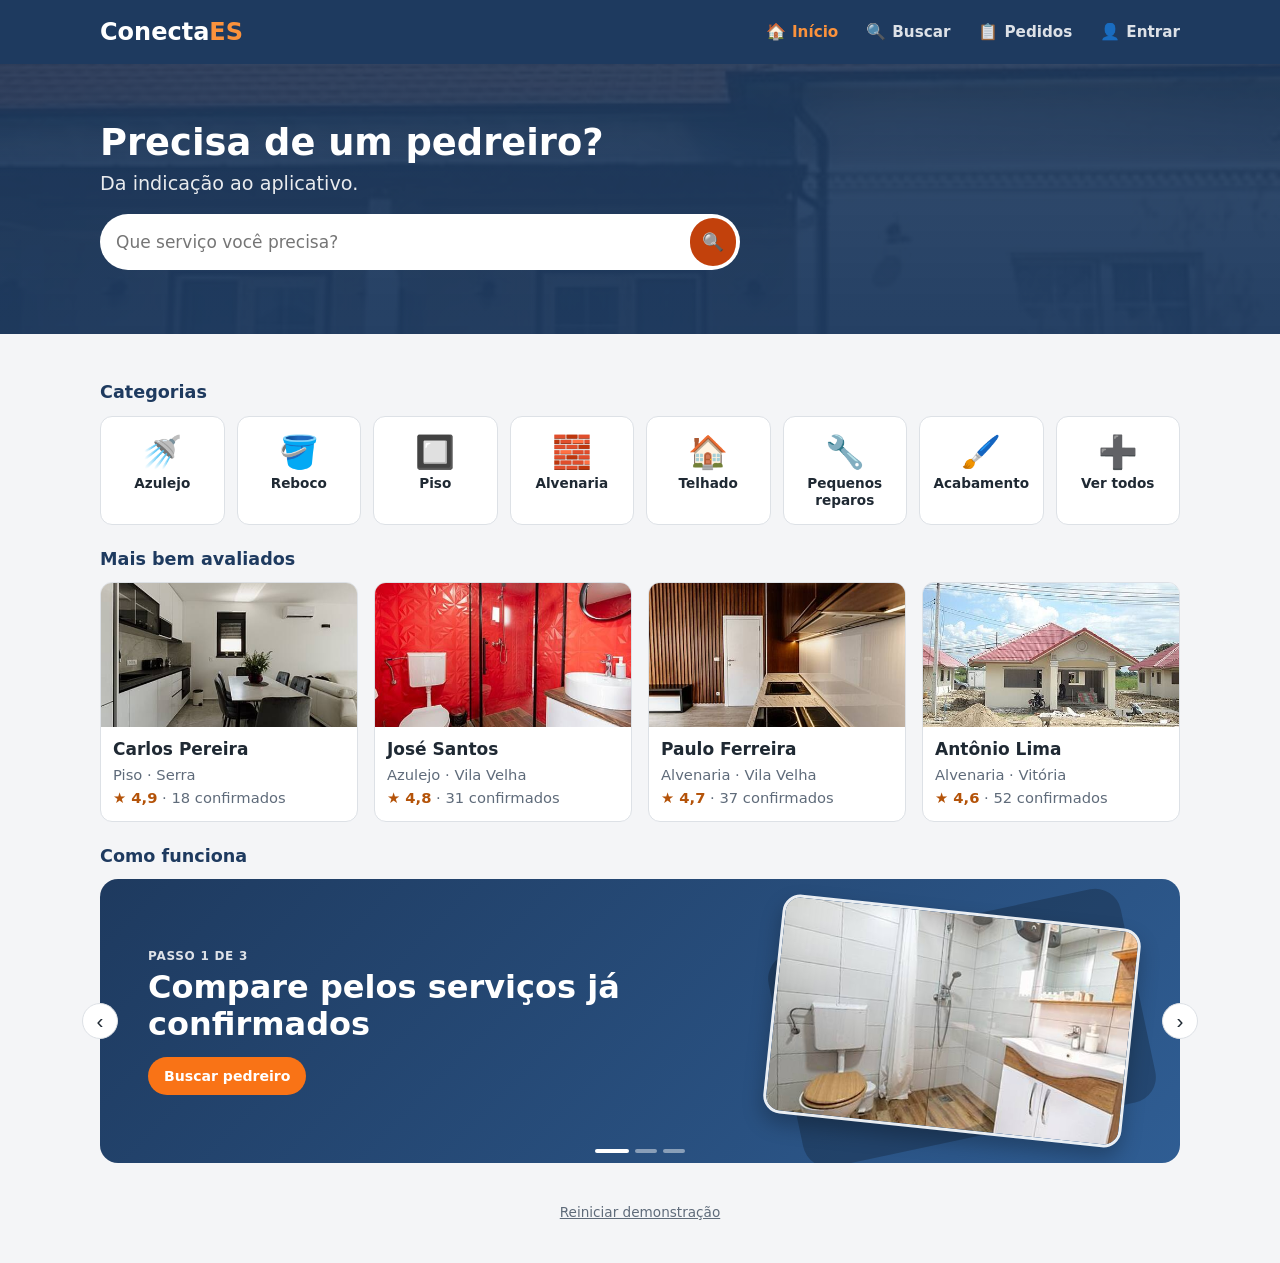
==== index.html @ bb2ce3e6 "Encurta o título da página inicial Co-Authored-By: Claude Opus 5.5 <noreply@anthropic.com>" ====
<!doctype html>
<html lang="pt-BR">
<head>
  <meta charset="utf-8">
  <meta name="viewport" content="width=device-width, initial-scale=1">
  <meta name="theme-color" content="#1e3a5f">
  <title>ConectaES</title>
  <link rel="manifest" href="manifest.json">
  <link rel="apple-touch-icon" href="icones/icone-192.png">
  <meta name="apple-mobile-web-app-capable" content="yes">
  <link rel="stylesheet" href="css/estilo.css">
</head>
<body>
  <!-- Página inicial: vitrine aberta, sem login.
       O login só é pedido na hora de pedir orçamento ou ver os pedidos. -->
  <header class="topo-inicio">
    <p class="marca">Conecta<span>ES</span></p>
    <a id="conta" class="botao-conta" href="entrar.html">Entrar</a>
  </header>

  <section class="vitrine">
    <h1>Precisa de um pedreiro?</h1>
    <p class="slogan">Da indicação ao aplicativo.</p>
    <form id="form-busca" class="busca-rapida" role="search">
      <input id="texto" type="search" placeholder="Que serviço você precisa?" aria-label="Que serviço você precisa?">
      <button type="submit" aria-label="Buscar">🔍</button>
    </form>
  </section>

  <main class="conteudo largo">
    <h2 class="titulo-secao">Categorias</h2>
    <div class="categorias" id="categorias"></div>

    <h2 class="titulo-secao">Mais bem avaliados</h2>
    <div class="destaques" id="destaques"></div>

    <h2 class="titulo-secao">Como funciona</h2>
    <!-- Como funciona: um banner por passo, que desliza sozinho (ver inicio.js) -->
    <section class="carrossel" aria-roledescription="carrossel">
      <div class="slides" id="slides">
        <article class="slide slide-azul">
          <div class="slide-texto">
            <p class="slide-etapa">Passo 1 de 3</p>
            <h3>Compare pelos serviços já confirmados</h3>
            <a class="slide-botao" href="busca.html">Buscar pedreiro</a>
          </div>
          <div class="slide-visual"><img src="img/obras/banheiro-social.jpg" alt=""></div>
        </article>
        <article class="slide slide-laranja">
          <div class="slide-texto">
            <p class="slide-etapa">Passo 2 de 3</p>
            <h3>Peça orçamento direto pelo app</h3>
            <a class="slide-botao" href="busca.html">Pedir orçamento</a>
          </div>
          <div class="slide-visual"><img src="img/obras/piso-cozinha.jpg" alt=""></div>
        </article>
        <article class="slide slide-verde">
          <div class="slide-texto">
            <p class="slide-etapa">Passo 3 de 3</p>
            <h3>Confirme e avalie quando terminar</h3>
            <a class="slide-botao" href="pedidos.html">Meus pedidos</a>
          </div>
          <div class="slide-visual"><img src="img/obras/reboco-fachada.jpg" alt=""></div>
        </article>
      </div>
      <button class="seta seta-esquerda" id="anterior" type="button" aria-label="Anterior">‹</button>
      <button class="seta seta-direita" id="proximo" type="button" aria-label="Próximo">›</button>
      <div class="pontos" id="pontos"></div>
    </section>

    <a href="#" id="reiniciar" class="reiniciar">Reiniciar demonstração</a>
  </main>

  <script src="js/dados.js"></script>
  <script src="js/estado.js"></script>
  <script src="js/app.js"></script>
  <script src="js/inicio.js"></script>
</body>
</html>
---- css/estilo.css ----
/* =========================================================
   ConectaES - estilo único de todas as telas
   Pensado primeiro para celular (mobile first).
   ========================================================= */

/* Cores e medidas usadas no app inteiro. Mudar aqui muda em todo lugar. */
:root {
  --azul: #1e3a5f;          /* cabeçalho e textos de destaque */
  --laranja: #c2410c;       /* botões principais */
  --laranja-claro: #ffedd5; /* fundos de aviso */
  --verde: #15803d;         /* status positivos */
  --fundo: #f4f5f7;         /* fundo da tela */
  --cartao: #ffffff;        /* fundo dos cartões */
  --texto: #1f2933;
  --texto-suave: #5f6b7a;
  --borda: #dde1e6;
  --raio: 12px;             /* arredondamento dos cantos */
}

* { box-sizing: border-box; }

body {
  margin: 0;
  font-family: system-ui, -apple-system, "Segoe UI", Roboto, sans-serif;
  font-size: 17px;          /* letra grande, pensando no RNF02 */
  line-height: 1.45;
  color: var(--texto);
  background: var(--fundo);
  padding-bottom: 80px;     /* espaço para a barra de navegação de baixo */
}

/* ---------- Cabeçalho ---------- */
.cabecalho {
  position: sticky;
  top: 0;
  z-index: 10;
  display: flex;
  align-items: center;
  gap: 12px;
  padding: 14px 16px;
  background: var(--azul);
  color: #fff;
}
.cabecalho h1 { margin: 0; font-size: 1.15rem; }
.cabecalho a.voltar {
  color: #fff;
  text-decoration: none;
  font-size: 1.5rem;
  line-height: 1;
  padding: 4px 8px 4px 0;
}

.conteudo { padding: 16px; max-width: 560px; margin: 0 auto; }

/* ---------- Cartões ---------- */
.cartao {
  display: block;
  background: var(--cartao);
  border: 1px solid var(--borda);
  border-radius: var(--raio);
  padding: 14px;
  margin-bottom: 12px;
  color: inherit;
  text-decoration: none;
}
a.cartao:active { background: #eef2f7; }

.linha { display: flex; align-items: center; gap: 12px; }

/* Círculo com as iniciais, no lugar da foto do pedreiro */
.avatar {
  flex: none;
  width: 52px;
  height: 52px;
  border-radius: 50%;
  background: var(--azul);
  color: #fff;
  display: grid;
  place-items: center;
  font-weight: 700;
}
.avatar.grande { width: 88px; height: 88px; font-size: 1.6rem; margin: 0 auto; }

.nome { font-weight: 700; margin: 0; }
.suave { color: var(--texto-suave); font-size: 0.92rem; margin: 2px 0 0; }
.nota { color: #b45309; font-weight: 700; }
.confirmados { color: var(--verde); font-size: 0.92rem; font-weight: 600; }

/* ---------- Formulários ---------- */
label { display: block; font-weight: 600; margin: 14px 0 6px; }
input, select, textarea {
  width: 100%;
  font: inherit;
  padding: 12px;
  border: 1px solid var(--borda);
  border-radius: 10px;
  background: #fff;
}
textarea { min-height: 110px; resize: vertical; }

.filtros { display: grid; grid-template-columns: 1fr 1fr; gap: 8px; margin: 10px 0 16px; }
.filtros select { padding: 10px; }

/* ---------- Botões ---------- */
.botao {
  display: block;
  width: 100%;
  margin-top: 16px;
  padding: 15px;
  border: none;
  border-radius: 10px;
  background: var(--laranja);
  color: #fff;
  font: inherit;
  font-weight: 700;
  text-align: center;
  text-decoration: none;
  cursor: pointer;
}
.botao.secundario { background: #fff; color: var(--azul); border: 1px solid var(--azul); }
.botoes-lado { display: grid; grid-template-columns: 1fr 1fr; gap: 10px; }
.botoes-lado .botao { margin-top: 12px; }

/* Botão que fica preso na parte de baixo da tela (perfil) */
.rodape-fixo {
  position: fixed;
  left: 0; right: 0; bottom: 64px;
  padding: 0 16px 12px;
  background: linear-gradient(transparent, var(--fundo) 35%);
}
.rodape-fixo .botao { max-width: 528px; margin: 0 auto; }

/* ---------- Perfil ---------- */
.perfil-topo { text-align: center; padding: 8px 0 4px; }
.perfil-topo h2 { margin: 10px 0 2px; }
.etiquetas { display: flex; flex-wrap: wrap; gap: 6px; justify-content: center; margin: 8px 0; }
.etiqueta {
  background: #e6edf5;
  color: var(--azul);
  border-radius: 99px;
  padding: 3px 10px;
  font-size: 0.85rem;
  font-weight: 600;
}
.numeros { display: grid; grid-template-columns: 1fr 1fr; gap: 10px; text-align: center; }
.numeros strong { display: block; font-size: 1.3rem; }

.obras { display: grid; grid-template-columns: 1fr 1fr; gap: 10px; }
/* Foto da obra com a legenda numa faixa escura por cima */
.obra {
  position: relative;
  margin: 0;
  aspect-ratio: 4 / 3;
  border-radius: 10px;
  overflow: hidden;
  background: #e9edf2; /* aparece enquanto a foto carrega */
}
.obra img { width: 100%; height: 100%; object-fit: cover; display: block; }
.obra figcaption {
  position: absolute;
  left: 0; right: 0; bottom: 0;
  padding: 16px 8px 6px;
  background: linear-gradient(transparent, rgba(0, 0, 0, 0.65));
  color: #fff;
  font-size: 0.85rem;
  font-weight: 600;
}

h3 { font-size: 1rem; margin: 22px 0 10px; color: var(--azul); }

/* ---------- Status dos pedidos ---------- */
.status {
  display: inline-block;
  border-radius: 99px;
  padding: 2px 10px;
  font-size: 0.82rem;
  font-weight: 700;
  background: #e6edf5;
  color: var(--azul);
}
.status.atencao { background: var(--laranja-claro); color: #9a3412; }
.status.ok { background: #dcfce7; color: var(--verde); }

/* ---------- Conversa do pedido ---------- */
.mensagem {
  max-width: 85%;
  padding: 10px 12px;
  border-radius: 12px;
  margin: 8px 0;
  background: #fff;
  border: 1px solid var(--borda);
}
.mensagem.cliente { margin-left: auto; background: #e6edf5; border-color: #cfdcea; }
.mensagem small { display: block; color: var(--texto-suave); font-size: 0.78rem; }

.caixa-orcamento {
  border: 2px solid var(--azul);
  border-radius: var(--raio);
  background: #fff;
  padding: 14px;
  margin: 12px 0;
}
.caixa-orcamento dl { margin: 0; display: grid; grid-template-columns: auto 1fr; gap: 4px 12px; }
.caixa-orcamento dt { color: var(--texto-suave); }
.caixa-orcamento dd { margin: 0; font-weight: 600; }

.aviso {
  background: var(--laranja-claro);
  border-radius: var(--raio);
  padding: 14px;
  margin: 12px 0;
}

.enviar-mensagem { display: flex; gap: 8px; margin-top: 16px; }
.enviar-mensagem input { flex: 1; }
.enviar-mensagem button {
  border: none;
  border-radius: 10px;
  background: var(--azul);
  color: #fff;
  font: inherit;
  font-weight: 700;
  padding: 0 16px;
}

/* ---------- Estrelas da avaliação ---------- */
.estrelas { display: flex; gap: 6px; justify-content: center; margin: 12px 0; }
.estrelas button {
  border: none;
  background: none;
  font-size: 2.6rem;
  line-height: 1;
  color: #cbd2d9;
  cursor: pointer;
  padding: 0 2px;
}
.estrelas button.acesa { color: #f59e0b; }

/* ---------- Barra de navegação de baixo ---------- */
.navegacao {
  position: fixed;
  left: 0; right: 0; bottom: 0;
  height: 64px;
  display: grid;
  grid-template-columns: repeat(4, 1fr);
  background: #fff;
  border-top: 1px solid var(--borda);
  z-index: 20;
}
.navegacao a {
  display: grid;
  place-items: center;
  text-decoration: none;
  color: var(--texto-suave);
  font-size: 0.85rem;
  font-weight: 600;
}
.navegacao a.ativo { color: var(--laranja); }
.navegacao span { font-size: 1.3rem; display: block; text-align: center; }

/* ---------- Tela de entrada ---------- */
.entrada { min-height: 100vh; padding-bottom: 24px; }
.marca { color: var(--azul); font-size: 2rem; font-weight: 800; margin: 0; }
.marca span { color: var(--laranja); }

/* Faixa do topo das telas de entrada e cadastro */
.entrada-topo {
  padding: 48px 24px 72px;
  color: #fff;
  /* azul por cima da foto, para o texto continuar legível */
  background: linear-gradient(rgba(30, 58, 95, 0.88), rgba(30, 58, 95, 0.96)),
              url("../img/obras/reboco-fachada.jpg") center / cover;
}
.entrada-topo > * { max-width: 392px; margin-left: auto; margin-right: auto; }
.entrada-topo .marca { color: #fff; font-size: 2.4rem; }
.entrada-topo .marca span { color: #fb923c; } /* laranja mais claro, para contrastar com o azul */
.slogan { font-size: 1.15rem; margin: 2px auto 20px; opacity: 0.9; }
.selos { list-style: none; padding: 0; font-size: 0.92rem; }
.selos li { display: flex; gap: 8px; margin: 6px auto; }
.selos span { color: #fb923c; font-weight: 800; }

/* Cartão branco do formulário, sobreposto à faixa azul */
.entrada-cartao {
  position: relative;
  margin: -48px 16px 0;
  padding: 20px;
  background: var(--cartao);
  border-radius: 16px;
  box-shadow: 0 8px 24px rgba(15, 23, 42, 0.12);
}
@media (min-width: 472px) {
  .entrada-cartao { max-width: 440px; margin-left: auto; margin-right: auto; }
}
.entrada-cartao h1 { margin: 0 0 4px; font-size: 1.3rem; color: var(--azul); }
.entrada-cartao a { color: var(--laranja); font-weight: 600; }
.entrada-pedreiro { margin: 20px 16px 0; text-align: center; }

/* Caixinhas de marcar em forma de etiqueta (especialidades do pedreiro) */
.opcoes { display: flex; flex-wrap: wrap; gap: 8px; }
.opcao {
  display: flex;
  align-items: center;
  gap: 6px;
  margin: 0;
  padding: 8px 12px;
  border: 1px solid var(--borda);
  border-radius: 999px;
  font-weight: 600;
  font-size: 0.92rem;
  cursor: pointer;
}
.opcao input { width: auto; margin: 0; accent-color: var(--laranja); }
.opcao:has(input:checked) { background: var(--laranja-claro); border-color: var(--laranja); color: #9a3412; }
@media (min-width: 472px) { .entrada-pedreiro { max-width: 440px; margin-left: auto; margin-right: auto; } }
.entrada-pedreiro .botao { margin-top: 8px; }

.reiniciar {
  display: block;
  margin-top: 40px;
  text-align: center;
  color: var(--texto-suave);
  font-size: 0.85rem;
}

.vazio { text-align: center; color: var(--texto-suave); padding: 30px 10px; }

/* ---------- Página inicial (vitrine) ---------- */
.topo-inicio {
  display: flex;
  align-items: center;
  justify-content: space-between;
  padding: 14px 16px;
  background: var(--azul);
}
.topo-inicio .marca { color: #fff; font-size: 1.5rem; }
.topo-inicio .marca span { color: #fb923c; }
.botao-conta {
  padding: 8px 14px;
  border: 1px solid rgba(255, 255, 255, 0.6);
  border-radius: 999px;
  color: #fff;
  font-size: 0.9rem;
  font-weight: 600;
  text-decoration: none;
}

.vitrine {
  padding: 20px 16px 28px;
  color: #fff;
  background: linear-gradient(rgba(30, 58, 95, 0.9), rgba(30, 58, 95, 0.97)),
              url("../img/obras/reboco-fachada.jpg") center / cover;
}
.vitrine > * { max-width: 528px; margin-left: auto; margin-right: auto; }
.vitrine h1 { font-size: 1.45rem; line-height: 1.25; margin-top: 0; margin-bottom: 4px; }
.vitrine .slogan { margin-bottom: 16px; }

/* Campo de busca com o botão dentro, no estilo dos classificados */
.busca-rapida { display: flex; background: #fff; border-radius: 999px; padding: 4px; }
.busca-rapida input { border: none; border-radius: 999px; background: transparent; }
.busca-rapida input:focus { outline: none; }
.busca-rapida button {
  flex: none;
  width: 46px;
  border: none;
  border-radius: 999px;
  background: var(--laranja);
  font-size: 1.1rem;
  cursor: pointer;
}

.titulo-secao { font-size: 1.1rem; color: var(--azul); margin: 22px 0 10px; }

.categorias { display: grid; grid-template-columns: repeat(4, 1fr); gap: 8px; }
.categoria {
  display: flex;
  flex-direction: column;
  align-items: center;
  gap: 4px;
  padding: 10px 4px;
  background: var(--cartao);
  border: 1px solid var(--borda);
  border-radius: var(--raio);
  color: var(--texto);
  font-size: 0.78rem;
  font-weight: 600;
  text-align: center;
  line-height: 1.2;
  text-decoration: none;
}
.categoria span { font-size: 1.6rem; }

/* Cartões de destaque que rolam para o lado */
.destaques {
  display: flex;
  gap: 12px;
  overflow-x: auto;
  scroll-snap-type: x mandatory;
  scroll-padding-left: 16px;
  margin: 0 -16px;
  padding: 0 16px 6px;
}
.destaque {
  flex: 0 0 72%;
  max-width: 260px;
  scroll-snap-align: start;
  background: var(--cartao);
  border: 1px solid var(--borda);
  border-radius: var(--raio);
  overflow: hidden;
  color: var(--texto);
  text-decoration: none;
}
.destaque img { width: 100%; aspect-ratio: 16 / 9; object-fit: cover; display: block; }
.destaque-texto { padding: 10px 12px 12px; }

/* Como funciona: banners que deslizam, no estilo das vitrines de loja */
.carrossel { position: relative; }
.slides {
  display: flex;
  overflow-x: auto;
  scroll-snap-type: x mandatory;
  scroll-behavior: smooth;
  scrollbar-width: none;           /* esconde a barra de rolagem */
  border-radius: 18px;
}
.slides::-webkit-scrollbar { display: none; }
.slide {
  flex: 0 0 100%;
  scroll-snap-align: start;
  display: grid;
  grid-template-columns: 1.25fr 1fr;
  align-items: center;
  gap: 8px;
  min-height: 190px;
  padding: 20px 18px 30px;
  color: #fff;
  overflow: hidden;
}
.slide-azul    { background: linear-gradient(135deg, #1e3a5f, #2f5d93); }
.slide-laranja { background: linear-gradient(135deg, #c2410c, #f97316); }
.slide-verde   { background: linear-gradient(135deg, #166534, #22a35a); }

.slide-etapa {
  margin: 0 0 4px;
  font-size: 0.75rem;
  font-weight: 700;
  letter-spacing: 0.06em;
  text-transform: uppercase;
  opacity: 0.85;
}
.slide h3 { margin: 0 0 14px; color: #fff; font-size: 1.3rem; font-weight: 800; line-height: 1.15; }
.slide-botao {
  display: inline-block;
  padding: 9px 16px;
  border-radius: 999px;
  font-size: 0.88rem;
  font-weight: 700;
  text-decoration: none;
  white-space: nowrap;
}
.slide-azul .slide-botao    { background: #f97316; color: #fff; }
.slide-laranja .slide-botao { background: var(--azul); color: #fff; }
.slide-verde .slide-botao   { background: #fff; color: #166534; }

/* Foto inclinada com uma forma escura atrás */
.slide-visual { position: relative; height: 140px; }
.slide-visual::before {
  content: "";
  position: absolute;
  inset: 8px -10px -6px 10px;
  border-radius: 26px;
  background: rgba(0, 0, 0, 0.22);
  transform: rotate(-12deg);
}
.slide-visual img {
  position: relative;
  width: 100%;
  height: 100%;
  object-fit: cover;
  border-radius: 18px;
  border: 3px solid rgba(255, 255, 255, 0.9);
  transform: rotate(6deg);
  box-shadow: 0 10px 20px rgba(0, 0, 0, 0.25);
}

/* Tracinhos que mostram em qual banner está */
.pontos {
  position: absolute;
  left: 0; right: 0; bottom: 10px;
  display: flex;
  justify-content: center;
  gap: 6px;
}
.pontos button {
  width: 22px;
  height: 4px;
  padding: 0;
  border: none;
  border-radius: 2px;
  background: rgba(255, 255, 255, 0.45);
  cursor: pointer;
}
.pontos button.ativo { width: 34px; background: #fff; }

/* Setas: só aparecem em telas largas; no celular, arrasta-se com o dedo */
.seta {
  display: none;
  position: absolute;
  top: 50%;
  width: 36px;
  height: 36px;
  margin-top: -18px;
  border: 1px solid var(--borda);
  border-radius: 50%;
  background: #fff;
  color: var(--texto);
  font-size: 1.3rem;
  line-height: 1;
  cursor: pointer;
}
.seta-esquerda { left: -18px; }
.seta-direita  { right: -18px; }
@media (min-width: 600px) {
  .seta { display: block; }
  .slide { padding-left: 32px; padding-right: 28px; }
}

/* =========================================================
   Computador (telas a partir de 900px de largura)
   No celular nada muda. No computador, o app vira um site:
   menu no topo, conteúdo mais largo e mais colunas.
   ========================================================= */
@media (min-width: 900px) {
  /* Margem lateral que alinha cabeçalho e conteúdo numa faixa de 1080px */
  :root { --margem: max(24px, calc((100vw - 1080px) / 2)); }

  body { padding-bottom: 0; }

  /* Cabeçalhos com a mesma altura do menu e alinhados ao conteúdo */
  .cabecalho, .topo-inicio {
    position: sticky;
    top: 0;
    z-index: 10;
    height: 64px;
    padding: 0 var(--margem);
  }

  /* A barra de baixo sobe para o canto direito do cabeçalho */
  .navegacao {
    top: 0;
    bottom: auto;
    left: auto;
    right: var(--margem);
    height: 64px;
    display: flex !important;
    gap: 28px;
    background: transparent;
    border: none;
  }
  .navegacao a { color: rgba(255, 255, 255, 0.85); font-size: 0.95rem; }
  .navegacao a:hover { color: #fff; }
  .navegacao a.ativo { color: #fb923c; }
  .navegacao a div { display: flex; align-items: center; gap: 6px; }
  .navegacao span { font-size: 1rem; }
  #conta { display: none; } /* o menu do topo já tem "Entrar" e "Pedidos" */

  .rodape-fixo { bottom: 0; }
  .rodape-fixo .botao { max-width: 820px; }
  .conteudo { padding: 24px 0 40px; }
  .conteudo.largo { max-width: none; padding-left: var(--margem); padding-right: var(--margem); }
  .conteudo.medio { max-width: 820px; }

  /* Página inicial */
  .vitrine { padding: 56px var(--margem) 64px; }
  .vitrine > * { max-width: 640px; margin-left: 0; }
  .vitrine h1 { font-size: 2.3rem; }
  .vitrine .slogan { font-size: 1.2rem; }
  .categorias { grid-template-columns: repeat(8, 1fr); gap: 12px; }
  .categoria { padding: 16px 6px; font-size: 0.85rem; }
  .categoria span { font-size: 2rem; }
  .destaques {
    display: grid;
    grid-template-columns: repeat(4, 1fr);
    gap: 16px;
    overflow: visible;
    margin: 0;
    padding: 0;
  }
  .destaque { max-width: none; }
  .slide { min-height: 280px; padding: 32px 48px; }
  .slide h3 { font-size: 2rem; }
  .slide-visual { height: 220px; max-width: 360px; justify-self: end; width: 100%; }

  /* Busca: resultados em três colunas */
  .largo #lista:not(:empty) { display: grid; grid-template-columns: repeat(3, 1fr); gap: 16px; }
  .largo #lista .cartao { margin: 0; }
  .largo #lista .vazio { grid-column: 1 / -1; }

  /* Perfil: obras em quatro colunas */
  .obras { grid-template-columns: repeat(4, 1fr); }
}
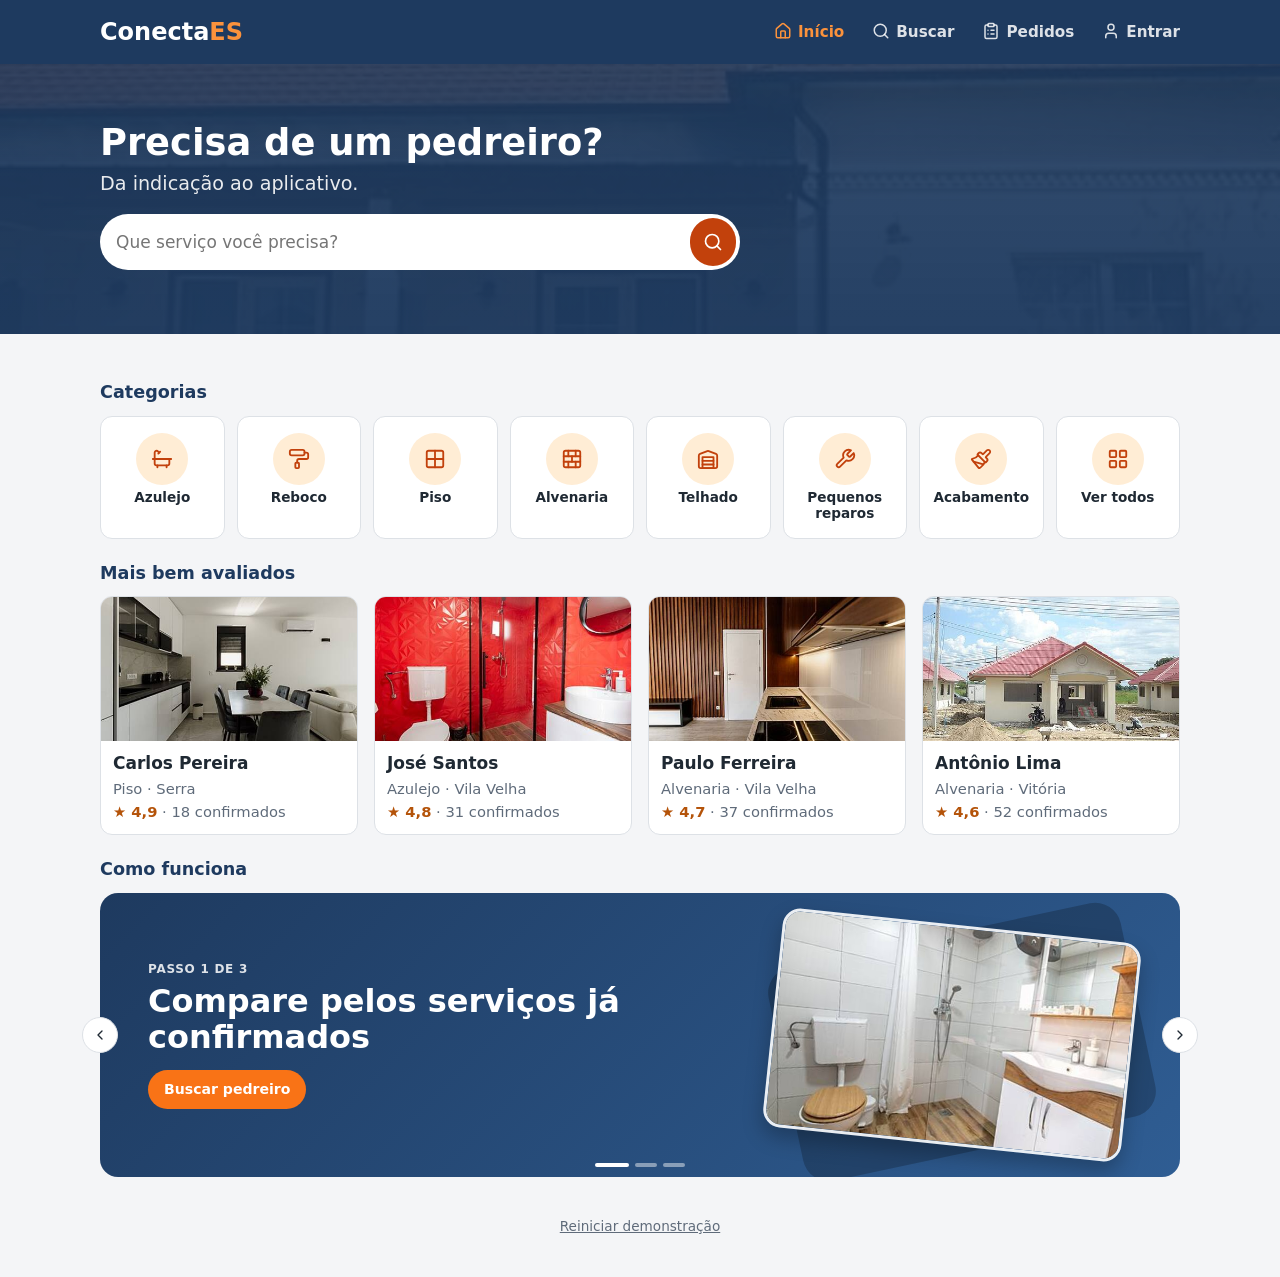
==== commit 3582f947: "Troca os emojis por ícones SVG do Lucide Co-Authored-By: Claude Opus 5.5 <noreply@anthropic.com>" ====
--- a/index.html
+++ b/index.html
@@ -23,7 +23,7 @@
     <p class="slogan">Da indicação ao aplicativo.</p>
     <form id="form-busca" class="busca-rapida" role="search">
       <input id="texto" type="search" placeholder="Que serviço você precisa?" aria-label="Que serviço você precisa?">
-      <button type="submit" aria-label="Buscar">🔍</button>
+      <button type="submit" aria-label="Buscar"></button>
     </form>
   </section>
 
@@ -63,8 +63,8 @@
           <div class="slide-visual"><img src="img/obras/reboco-fachada.jpg" alt=""></div>
         </article>
       </div>
-      <button class="seta seta-esquerda" id="anterior" type="button" aria-label="Anterior">‹</button>
-      <button class="seta seta-direita" id="proximo" type="button" aria-label="Próximo">›</button>
+      <button class="seta seta-esquerda" id="anterior" type="button" aria-label="Anterior"></button>
+      <button class="seta seta-direita" id="proximo" type="button" aria-label="Próximo"></button>
       <div class="pontos" id="pontos"></div>
     </section>
 
@@ -73,6 +73,7 @@
 
   <script src="js/dados.js"></script>
   <script src="js/estado.js"></script>
+  <script src="js/icones.js"></script>
   <script src="js/app.js"></script>
   <script src="js/inicio.js"></script>
 </body>
--- a/css/estilo.css
+++ b/css/estilo.css
@@ -19,6 +19,12 @@
 
 * { box-sizing: border-box; }
 
+/* Ícones SVG (ver js/icones.js): do tamanho da letra e da cor do texto */
+.icone { width: 1.2em; height: 1.2em; flex: none; vertical-align: -0.22em; }
+.com-icone { display: flex; align-items: center; gap: 6px; }
+.com-icone .icone { width: 1em; height: 1em; }
+.busca-rapida button .icone { width: 20px; height: 20px; }
+
 body {
   margin: 0;
   font-family: system-ui, -apple-system, "Segoe UI", Roboto, sans-serif;
@@ -43,10 +49,9 @@
 }
 .cabecalho h1 { margin: 0; font-size: 1.15rem; }
 .cabecalho a.voltar {
-  color: #fff;
-  text-decoration: none;
-  font-size: 1.5rem;
-  line-height: 1;
+  display: flex;
+  color: #fff;
+  text-decoration: none;
   padding: 4px 8px 4px 0;
 }
 
@@ -256,7 +261,8 @@
   font-weight: 600;
 }
 .navegacao a.ativo { color: var(--laranja); }
-.navegacao span { font-size: 1.3rem; display: block; text-align: center; }
+.navegacao span { display: block; text-align: center; }
+.navegacao span .icone { width: 24px; height: 24px; }
 
 /* ---------- Tela de entrada ---------- */
 .entrada { min-height: 100vh; padding-bottom: 24px; }
@@ -364,7 +370,9 @@
   border: none;
   border-radius: 999px;
   background: var(--laranja);
-  font-size: 1.1rem;
+  color: #fff;
+  display: grid;
+  place-items: center;
   cursor: pointer;
 }
 
@@ -387,7 +395,16 @@
   line-height: 1.2;
   text-decoration: none;
 }
-.categoria span { font-size: 1.6rem; }
+.categoria span {
+  display: grid;
+  place-items: center;
+  width: 44px;
+  height: 44px;
+  border-radius: 50%;
+  background: var(--laranja-claro);
+  color: var(--laranja);
+}
+.categoria span .icone { width: 22px; height: 22px; }
 
 /* Cartões de destaque que rolam para o lado */
 .destaques {
@@ -514,14 +531,13 @@
   border-radius: 50%;
   background: #fff;
   color: var(--texto);
-  font-size: 1.3rem;
-  line-height: 1;
+  place-items: center;
   cursor: pointer;
 }
 .seta-esquerda { left: -18px; }
 .seta-direita  { right: -18px; }
 @media (min-width: 600px) {
-  .seta { display: block; }
+  .seta { display: grid; }
   .slide { padding-left: 32px; padding-right: 28px; }
 }
 
@@ -561,7 +577,7 @@
   .navegacao a:hover { color: #fff; }
   .navegacao a.ativo { color: #fb923c; }
   .navegacao a div { display: flex; align-items: center; gap: 6px; }
-  .navegacao span { font-size: 1rem; }
+  .navegacao span .icone { width: 18px; height: 18px; }
   #conta { display: none; } /* o menu do topo já tem "Entrar" e "Pedidos" */
 
   .rodape-fixo { bottom: 0; }
@@ -577,7 +593,7 @@
   .vitrine .slogan { font-size: 1.2rem; }
   .categorias { grid-template-columns: repeat(8, 1fr); gap: 12px; }
   .categoria { padding: 16px 6px; font-size: 0.85rem; }
-  .categoria span { font-size: 2rem; }
+  .categoria span { width: 52px; height: 52px; }
   .destaques {
     display: grid;
     grid-template-columns: repeat(4, 1fr);
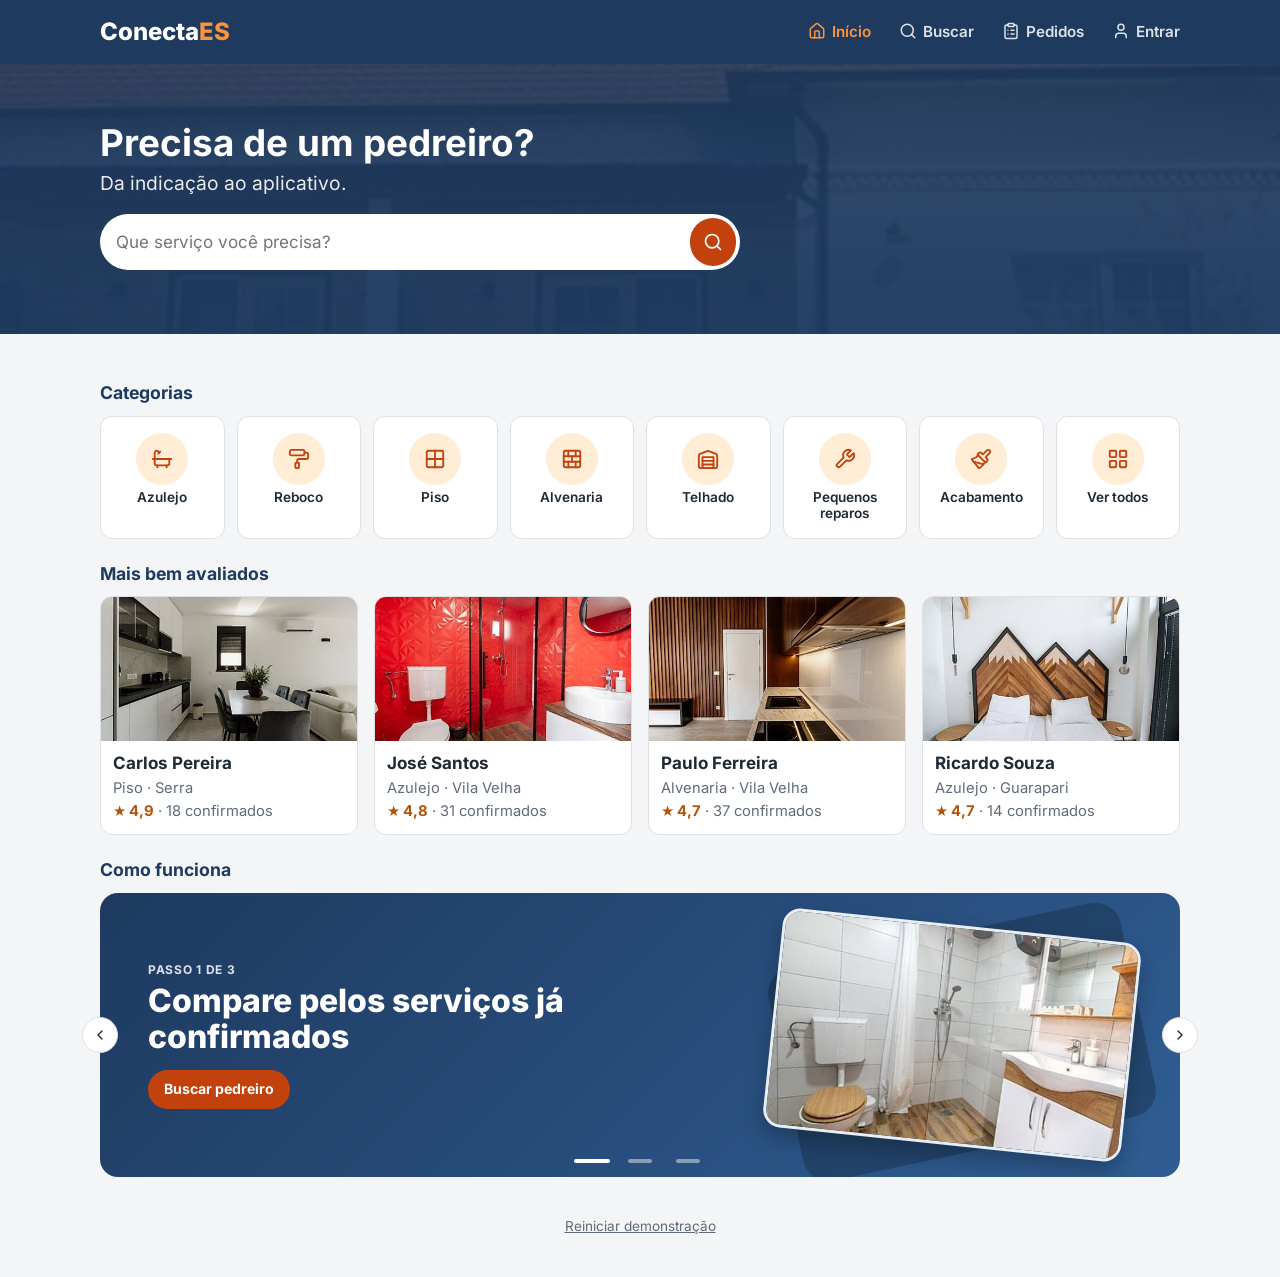
==== commit 3f95124d: "Correções de acessibilidade, SEO e PWA apontadas pelo Lighthouse Contraste do botão do primeiro bann" ====
--- a/index.html
+++ b/index.html
@@ -4,8 +4,10 @@
   <meta charset="utf-8">
   <meta name="viewport" content="width=device-width, initial-scale=1">
   <meta name="theme-color" content="#1e3a5f">
+  <meta name="description" content="Encontre pedreiros na Grande Vitória pelo histórico de serviços confirmados por outros clientes.">
   <title>ConectaES</title>
   <link rel="manifest" href="manifest.json">
+  <link rel="icon" href="icones/icone-192.png">
   <link rel="apple-touch-icon" href="icones/icone-192.png">
   <meta name="apple-mobile-web-app-capable" content="yes">
   <link rel="stylesheet" href="css/estilo.css">
--- a/css/estilo.css
+++ b/css/estilo.css
@@ -15,6 +15,50 @@
   --texto-suave: #5f6b7a;
   --borda: #dde1e6;
   --raio: 12px;             /* arredondamento dos cantos */
+
+  /* Cores derivadas, que mudam no modo escuro */
+  --titulo: var(--azul);          /* títulos e textos em azul */
+  --laranja-texto: var(--laranja);/* textos e links em laranja */
+  --laranja-escuro: #9a3412;      /* texto sobre fundo laranja-claro */
+  --azul-claro: #e6edf5;          /* etiquetas, mensagens do cliente */
+  --verde-claro: #dcfce7;         /* fundo de status positivo */
+  --nota: #b45309;                /* estrelas e notas */
+  --erro: #b91c1c;
+  --cartao-toque: #eef2f7;        /* cartão sendo tocado */
+  --aviso-fundo: #1f2933;         /* avisos rápidos */
+}
+
+/* Modo escuro: acompanha o tema escolhido no celular ou no computador.
+   Só as cores mudam; o resto do arquivo usa estas variáveis. */
+@media (prefers-color-scheme: dark) {
+  :root {
+    --fundo: #0f1720;
+    --cartao: #18222e;
+    --texto: #e5e9ee;
+    --texto-suave: #9aa5b1;
+    --borda: #2b3644;
+    --verde: #22c55e;
+    --laranja-claro: #3a2416;
+    --titulo: #9ec5f0;
+    --laranja-texto: #fb923c;
+    --laranja-escuro: #fdba74;
+    --azul-claro: #1f3147;
+    --verde-claro: #12301f;
+    --nota: #fbbf24;
+    --erro: #f87171;
+    --cartao-toque: #223042;
+    --aviso-fundo: #2b3644;
+    color-scheme: dark; /* campos, barras de rolagem e afins no tema escuro */
+  }
+}
+
+/* Fonte Inter, guardada no próprio app (fontes/) para funcionar sem
+   internet. Licença OFL, ver CREDITOS.md. Cobre letras com acento. */
+@font-face {
+  font-family: "Inter";
+  src: url("../fontes/inter.woff2") format("woff2");
+  font-weight: 100 900;
+  font-display: swap;
 }
 
 * { box-sizing: border-box; }
@@ -27,7 +71,7 @@
 
 body {
   margin: 0;
-  font-family: system-ui, -apple-system, "Segoe UI", Roboto, sans-serif;
+  font-family: "Inter", system-ui, -apple-system, "Segoe UI", Roboto, sans-serif;
   font-size: 17px;          /* letra grande, pensando no RNF02 */
   line-height: 1.45;
   color: var(--texto);
@@ -68,7 +112,7 @@
   color: inherit;
   text-decoration: none;
 }
-a.cartao:active { background: #eef2f7; }
+a.cartao:active { background: var(--cartao-toque); }
 
 .linha { display: flex; align-items: center; gap: 12px; }
 
@@ -88,7 +132,8 @@
 
 .nome { font-weight: 700; margin: 0; }
 .suave { color: var(--texto-suave); font-size: 0.92rem; margin: 2px 0 0; }
-.nota { color: #b45309; font-weight: 700; }
+.nota { color: var(--nota); font-weight: 700; }
+.erro { color: var(--erro); }
 .confirmados { color: var(--verde); font-size: 0.92rem; font-weight: 600; }
 
 /* ---------- Formulários ---------- */
@@ -99,12 +144,11 @@
   padding: 12px;
   border: 1px solid var(--borda);
   border-radius: 10px;
-  background: #fff;
+  background: var(--cartao);
+  color: var(--texto);
 }
 textarea { min-height: 110px; resize: vertical; }
 
-.filtros { display: grid; grid-template-columns: 1fr 1fr; gap: 8px; margin: 10px 0 16px; }
-.filtros select { padding: 10px; }
 
 /* ---------- Botões ---------- */
 .botao {
@@ -122,7 +166,7 @@
   text-decoration: none;
   cursor: pointer;
 }
-.botao.secundario { background: #fff; color: var(--azul); border: 1px solid var(--azul); }
+.botao.secundario { background: var(--cartao); color: var(--titulo); border: 1px solid var(--titulo); }
 .botoes-lado { display: grid; grid-template-columns: 1fr 1fr; gap: 10px; }
 .botoes-lado .botao { margin-top: 12px; }
 
@@ -136,12 +180,19 @@
 .rodape-fixo .botao { max-width: 528px; margin: 0 auto; }
 
 /* ---------- Perfil ---------- */
-.perfil-topo { text-align: center; padding: 8px 0 4px; }
+/* Capa do perfil: foto de obra de ponta a ponta, com a bolinha por cima */
+.perfil-capa {
+  height: 150px;
+  margin: -16px -16px 0;
+  background: var(--azul) center / cover;
+}
+.perfil-topo { text-align: center; padding: 0 0 4px; }
+.perfil-topo .avatar.grande { position: relative; margin-top: -44px; border: 4px solid var(--fundo); }
 .perfil-topo h2 { margin: 10px 0 2px; }
 .etiquetas { display: flex; flex-wrap: wrap; gap: 6px; justify-content: center; margin: 8px 0; }
 .etiqueta {
-  background: #e6edf5;
-  color: var(--azul);
+  background: var(--azul-claro);
+  color: var(--titulo);
   border-radius: 99px;
   padding: 3px 10px;
   font-size: 0.85rem;
@@ -154,14 +205,53 @@
 /* Foto da obra com a legenda numa faixa escura por cima */
 .obra {
   position: relative;
+  display: block;
+  width: 100%;
   margin: 0;
+  padding: 0;
+  border: none;
+  font: inherit;
+  text-align: left;
   aspect-ratio: 4 / 3;
   border-radius: 10px;
   overflow: hidden;
-  background: #e9edf2; /* aparece enquanto a foto carrega */
-}
-.obra img { width: 100%; height: 100%; object-fit: cover; display: block; }
-.obra figcaption {
+  background: var(--borda); /* aparece enquanto a foto carrega */
+}
+.obra img { width: 100%; height: 100%; object-fit: cover; display: block; transition: transform 0.25s; }
+.obra { cursor: zoom-in; }
+.obra:hover img { transform: scale(1.04); }
+
+/* Foto ampliada em tela cheia */
+.ampliacao {
+  position: fixed;
+  inset: 0;
+  z-index: 50;
+  display: grid;
+  place-items: center;
+  padding: 16px;
+  background: rgba(10, 15, 25, 0.92);
+}
+.ampliacao[hidden] { display: none; }
+.ampliacao figure { margin: 0; text-align: center; color: #fff; }
+.ampliacao img { width: 100%; max-width: 640px; border-radius: 12px; }
+.ampliacao figcaption { margin-top: 10px; font-weight: 600; }
+.ampliacao button {
+  display: grid;
+  place-items: center;
+  width: 44px;
+  height: 44px;
+  border: none;
+  border-radius: 50%;
+  background: rgba(255, 255, 255, 0.15);
+  color: #fff;
+  cursor: pointer;
+}
+.ampliacao-fechar { position: absolute; top: 16px; right: 16px; }
+.ampliacao-seta { position: absolute; top: 50%; margin-top: -22px; z-index: 1; background: rgba(0, 0, 0, 0.55) !important; }
+.ampliacao-seta.esquerda { left: 12px; }
+.ampliacao-seta.direita { right: 12px; }
+.ampliacao figure { width: 100%; max-width: 640px; }
+.obra .legenda {
   position: absolute;
   left: 0; right: 0; bottom: 0;
   padding: 16px 8px 6px;
@@ -171,7 +261,7 @@
   font-weight: 600;
 }
 
-h3 { font-size: 1rem; margin: 22px 0 10px; color: var(--azul); }
+h3 { font-size: 1rem; margin: 22px 0 10px; color: var(--titulo); }
 
 /* ---------- Status dos pedidos ---------- */
 .status {
@@ -180,11 +270,11 @@
   padding: 2px 10px;
   font-size: 0.82rem;
   font-weight: 700;
-  background: #e6edf5;
-  color: var(--azul);
-}
-.status.atencao { background: var(--laranja-claro); color: #9a3412; }
-.status.ok { background: #dcfce7; color: var(--verde); }
+  background: var(--azul-claro);
+  color: var(--titulo);
+}
+.status.atencao { background: var(--laranja-claro); color: var(--laranja-escuro); }
+.status.ok { background: var(--verde-claro); color: var(--verde); }
 
 /* ---------- Conversa do pedido ---------- */
 .mensagem {
@@ -192,16 +282,16 @@
   padding: 10px 12px;
   border-radius: 12px;
   margin: 8px 0;
-  background: #fff;
-  border: 1px solid var(--borda);
-}
-.mensagem.cliente { margin-left: auto; background: #e6edf5; border-color: #cfdcea; }
+  background: var(--cartao);
+  border: 1px solid var(--borda);
+}
+.mensagem.cliente { margin-left: auto; background: var(--azul-claro); border-color: var(--borda); }
 .mensagem small { display: block; color: var(--texto-suave); font-size: 0.78rem; }
 
 .caixa-orcamento {
-  border: 2px solid var(--azul);
+  border: 2px solid var(--titulo);
   border-radius: var(--raio);
-  background: #fff;
+  background: var(--cartao);
   padding: 14px;
   margin: 12px 0;
 }
@@ -235,7 +325,7 @@
   background: none;
   font-size: 2.6rem;
   line-height: 1;
-  color: #cbd2d9;
+  color: var(--borda);
   cursor: pointer;
   padding: 0 2px;
 }
@@ -248,7 +338,7 @@
   height: 64px;
   display: grid;
   grid-template-columns: repeat(4, 1fr);
-  background: #fff;
+  background: var(--cartao);
   border-top: 1px solid var(--borda);
   z-index: 20;
 }
@@ -260,13 +350,31 @@
   font-size: 0.85rem;
   font-weight: 600;
 }
-.navegacao a.ativo { color: var(--laranja); }
+.navegacao a.ativo { color: var(--laranja-texto); }
 .navegacao span { display: block; text-align: center; }
 .navegacao span .icone { width: 24px; height: 24px; }
+.navegacao span { position: relative; }
+/* Bolinha com o número de pendências, sobre o ícone */
+.bolinha {
+  position: absolute;
+  top: -6px;
+  left: 50%;
+  margin-left: 6px;
+  min-width: 18px;
+  height: 18px;
+  padding: 0 5px;
+  border-radius: 999px;
+  background: #dc2626;
+  color: #fff;
+  font-size: 0.7rem;
+  font-weight: 700;
+  line-height: 18px;
+  text-align: center;
+}
 
 /* ---------- Tela de entrada ---------- */
 .entrada { min-height: 100vh; padding-bottom: 24px; }
-.marca { color: var(--azul); font-size: 2rem; font-weight: 800; margin: 0; }
+.marca { color: var(--titulo); font-size: 2rem; font-weight: 800; margin: 0; }
 .marca span { color: var(--laranja); }
 
 /* Faixa do topo das telas de entrada e cadastro */
@@ -297,8 +405,8 @@
 @media (min-width: 472px) {
   .entrada-cartao { max-width: 440px; margin-left: auto; margin-right: auto; }
 }
-.entrada-cartao h1 { margin: 0 0 4px; font-size: 1.3rem; color: var(--azul); }
-.entrada-cartao a { color: var(--laranja); font-weight: 600; }
+.entrada-cartao h1 { margin: 0 0 4px; font-size: 1.3rem; color: var(--titulo); }
+.entrada-cartao a { color: var(--laranja-texto); font-weight: 600; }
 .entrada-pedreiro { margin: 20px 16px 0; text-align: center; }
 
 /* Caixinhas de marcar em forma de etiqueta (especialidades do pedreiro) */
@@ -316,7 +424,7 @@
   cursor: pointer;
 }
 .opcao input { width: auto; margin: 0; accent-color: var(--laranja); }
-.opcao:has(input:checked) { background: var(--laranja-claro); border-color: var(--laranja); color: #9a3412; }
+.opcao:has(input:checked) { background: var(--laranja-claro); border-color: var(--laranja); color: var(--laranja-escuro); }
 @media (min-width: 472px) { .entrada-pedreiro { max-width: 440px; margin-left: auto; margin-right: auto; } }
 .entrada-pedreiro .botao { margin-top: 8px; }
 
@@ -330,6 +438,150 @@
 
 .vazio { text-align: center; color: var(--texto-suave); padding: 30px 10px; }
 
+/* ---------- Busca ---------- */
+/* Campo com a lupa dentro */
+.campo-busca { position: relative; }
+.campo-busca span { position: absolute; left: 14px; top: 50%; transform: translateY(-50%); color: var(--texto-suave); display: flex; }
+.campo-busca input { padding-left: 44px; border-radius: 999px; }
+
+/* Fileira de filtros que rola para o lado */
+.chips {
+  display: flex;
+  gap: 8px;
+  overflow-x: auto;
+  scrollbar-width: none;
+  margin: 10px -16px 0;
+  padding: 0 16px 2px;
+}
+.chips::-webkit-scrollbar { display: none; }
+.chip {
+  flex: none;
+  padding: 7px 14px;
+  border: 1px solid var(--borda);
+  border-radius: 999px;
+  background: var(--cartao);
+  color: var(--texto);
+  font: inherit;
+  font-size: 0.88rem;
+  font-weight: 600;
+  cursor: pointer;
+}
+.chip.ativo { background: var(--azul); border-color: var(--azul); color: #fff; }
+#contagem { margin: 16px 0 8px; }
+
+/* Cartão do pedreiro na busca: foto em cima, bolinha sobreposta */
+.cartao-pedreiro {
+  display: block;
+  margin-bottom: 14px;
+  background: var(--cartao);
+  border: 1px solid var(--borda);
+  border-radius: var(--raio);
+  overflow: hidden;
+  color: inherit;
+  text-decoration: none;
+}
+.cartao-pedreiro img { width: 100%; aspect-ratio: 2 / 1; object-fit: cover; display: block; }
+.cartao-pedreiro-texto { position: relative; padding: 30px 14px 14px; }
+.cartao-pedreiro .avatar {
+  position: absolute;
+  top: -26px;
+  left: 14px;
+  width: 52px;
+  height: 52px;
+  border: 3px solid var(--cartao);
+}
+.cartao-pedreiro .confirmados { margin: 6px 0 0; }
+
+/* ---------- Avisos rápidos e transições ---------- */
+.aviso-rapido {
+  position: fixed;
+  left: 50%;
+  bottom: 84px;
+  z-index: 60;
+  display: flex;
+  align-items: center;
+  gap: 8px;
+  max-width: calc(100% - 32px);
+  padding: 12px 18px;
+  border-radius: 999px;
+  background: var(--aviso-fundo);
+  color: #fff;
+  font-weight: 600;
+  font-size: 0.92rem;
+  box-shadow: 0 10px 24px rgba(0, 0, 0, 0.25);
+  transform: translateX(-50%);
+  animation: aviso-entra 0.3s ease;
+  transition: opacity 0.4s, transform 0.4s;
+}
+.aviso-rapido .icone { color: #4ade80; }
+.aviso-rapido.saindo { opacity: 0; transform: translate(-50%, 12px); }
+@keyframes aviso-entra { from { opacity: 0; transform: translate(-50%, 12px); } }
+
+/* Troca de tela suave (navegadores recentes) e conteúdo que aparece de leve */
+@view-transition { navigation: auto; }
+.conteudo, .entrada { animation: aparecer 0.25s ease; }
+@keyframes aparecer { from { opacity: 0; transform: translateY(6px); } }
+
+/* Quem pediu ao celular menos movimento não vê as animações */
+@media (prefers-reduced-motion: reduce) {
+  *, *::before, *::after { animation: none !important; transition: none !important; }
+  @view-transition { navigation: none; }
+}
+
+/* ---------- Linha do tempo do pedido ---------- */
+.linha-tempo {
+  display: flex;
+  list-style: none;
+  margin: 0 0 16px;
+  padding: 14px 8px 12px;
+  background: var(--cartao);
+  border: 1px solid var(--borda);
+  border-radius: var(--raio);
+}
+.linha-tempo li {
+  position: relative;
+  flex: 1;
+  display: flex;
+  flex-direction: column;
+  align-items: center;
+  gap: 6px;
+  font-size: 0.72rem;
+  font-weight: 600;
+  color: var(--texto-suave);
+  text-align: center;
+}
+/* traço que liga uma etapa à anterior */
+.linha-tempo li + li::before {
+  content: "";
+  position: absolute;
+  top: 13px;
+  right: 50%;
+  width: 100%;
+  height: 3px;
+  margin-right: 15px;
+  background: var(--borda);
+}
+.linha-tempo li.feita::before, .linha-tempo li.atual::before { background: var(--verde); }
+.linha-tempo span {
+  position: relative;
+  z-index: 1;
+  display: grid;
+  place-items: center;
+  width: 28px;
+  height: 28px;
+  border-radius: 50%;
+  border: 2px solid var(--borda);
+  background: var(--cartao);
+  font-size: 0.8rem;
+}
+.linha-tempo span .icone { width: 16px; height: 16px; }
+.linha-tempo .feita { color: var(--verde); }
+.linha-tempo .feita span { background: var(--verde); border-color: var(--verde); color: #fff; }
+.linha-tempo .atual { color: var(--laranja-texto); }
+.linha-tempo .atual span { border-color: var(--laranja-texto); color: var(--laranja-texto); box-shadow: 0 0 0 4px var(--laranja-claro); }
+.linha-tempo .recusada { color: var(--erro); }
+.linha-tempo .recusada span { background: #b91c1c; border-color: #b91c1c; color: #fff; }
+
 /* ---------- Página inicial (vitrine) ---------- */
 .topo-inicio {
   display: flex;
@@ -361,7 +613,7 @@
 .vitrine .slogan { margin-bottom: 16px; }
 
 /* Campo de busca com o botão dentro, no estilo dos classificados */
-.busca-rapida { display: flex; background: #fff; border-radius: 999px; padding: 4px; }
+.busca-rapida { display: flex; background: var(--cartao); border-radius: 999px; padding: 4px; }
 .busca-rapida input { border: none; border-radius: 999px; background: transparent; }
 .busca-rapida input:focus { outline: none; }
 .busca-rapida button {
@@ -376,7 +628,7 @@
   cursor: pointer;
 }
 
-.titulo-secao { font-size: 1.1rem; color: var(--azul); margin: 22px 0 10px; }
+.titulo-secao { font-size: 1.1rem; color: var(--titulo); margin: 22px 0 10px; }
 
 .categorias { display: grid; grid-template-columns: repeat(4, 1fr); gap: 8px; }
 .categoria {
@@ -402,7 +654,7 @@
   height: 44px;
   border-radius: 50%;
   background: var(--laranja-claro);
-  color: var(--laranja);
+  color: var(--laranja-texto);
 }
 .categoria span .icone { width: 22px; height: 22px; }
 
@@ -475,7 +727,7 @@
   text-decoration: none;
   white-space: nowrap;
 }
-.slide-azul .slide-botao    { background: #f97316; color: #fff; }
+.slide-azul .slide-botao    { background: var(--laranja); color: #fff; }
 .slide-laranja .slide-botao { background: var(--azul); color: #fff; }
 .slide-verde .slide-botao   { background: #fff; color: #166534; }
 
@@ -508,16 +760,25 @@
   justify-content: center;
   gap: 6px;
 }
+.pontos { bottom: 0; gap: 0; }
 .pontos button {
-  width: 22px;
-  height: 4px;
+  width: 48px;
+  height: 32px;                     /* área de toque bem maior que o traço */
   padding: 0;
   border: none;
+  background: none;
+  cursor: pointer;
+}
+.pontos button::before {            /* o traço que aparece */
+  content: "";
+  display: block;
+  height: 4px;
+  margin: 0 12px;
   border-radius: 2px;
   background: rgba(255, 255, 255, 0.45);
-  cursor: pointer;
-}
-.pontos button.ativo { width: 34px; background: #fff; }
+}
+.pontos button.ativo::before { margin: 0 6px; }
+.pontos button.ativo::before { background: #fff; }
 
 /* Setas: só aparecem em telas largas; no celular, arrasta-se com o dedo */
 .seta {
@@ -529,7 +790,7 @@
   margin-top: -18px;
   border: 1px solid var(--borda);
   border-radius: 50%;
-  background: #fff;
+  background: var(--cartao);
   color: var(--texto);
   place-items: center;
   cursor: pointer;
@@ -578,9 +839,11 @@
   .navegacao a.ativo { color: #fb923c; }
   .navegacao a div { display: flex; align-items: center; gap: 6px; }
   .navegacao span .icone { width: 18px; height: 18px; }
+  .bolinha { top: -8px; margin-left: 2px; }
   #conta { display: none; } /* o menu do topo já tem "Entrar" e "Pedidos" */
 
   .rodape-fixo { bottom: 0; }
+  .aviso-rapido { bottom: 32px; }
   .rodape-fixo .botao { max-width: 820px; }
   .conteudo { padding: 24px 0 40px; }
   .conteudo.largo { max-width: none; padding-left: var(--margem); padding-right: var(--margem); }
@@ -609,9 +872,11 @@
 
   /* Busca: resultados em três colunas */
   .largo #lista:not(:empty) { display: grid; grid-template-columns: repeat(3, 1fr); gap: 16px; }
-  .largo #lista .cartao { margin: 0; }
+  .chips { flex-wrap: wrap; overflow: visible; margin-left: 0; margin-right: 0; padding: 0; }
+  .largo #lista .cartao-pedreiro { margin: 0; }
   .largo #lista .vazio { grid-column: 1 / -1; }
 
   /* Perfil: obras em quatro colunas */
   .obras { grid-template-columns: repeat(4, 1fr); }
-}
+  .perfil-capa { height: 220px; margin: -24px 0 0; border-radius: 0 0 18px 18px; }
+}
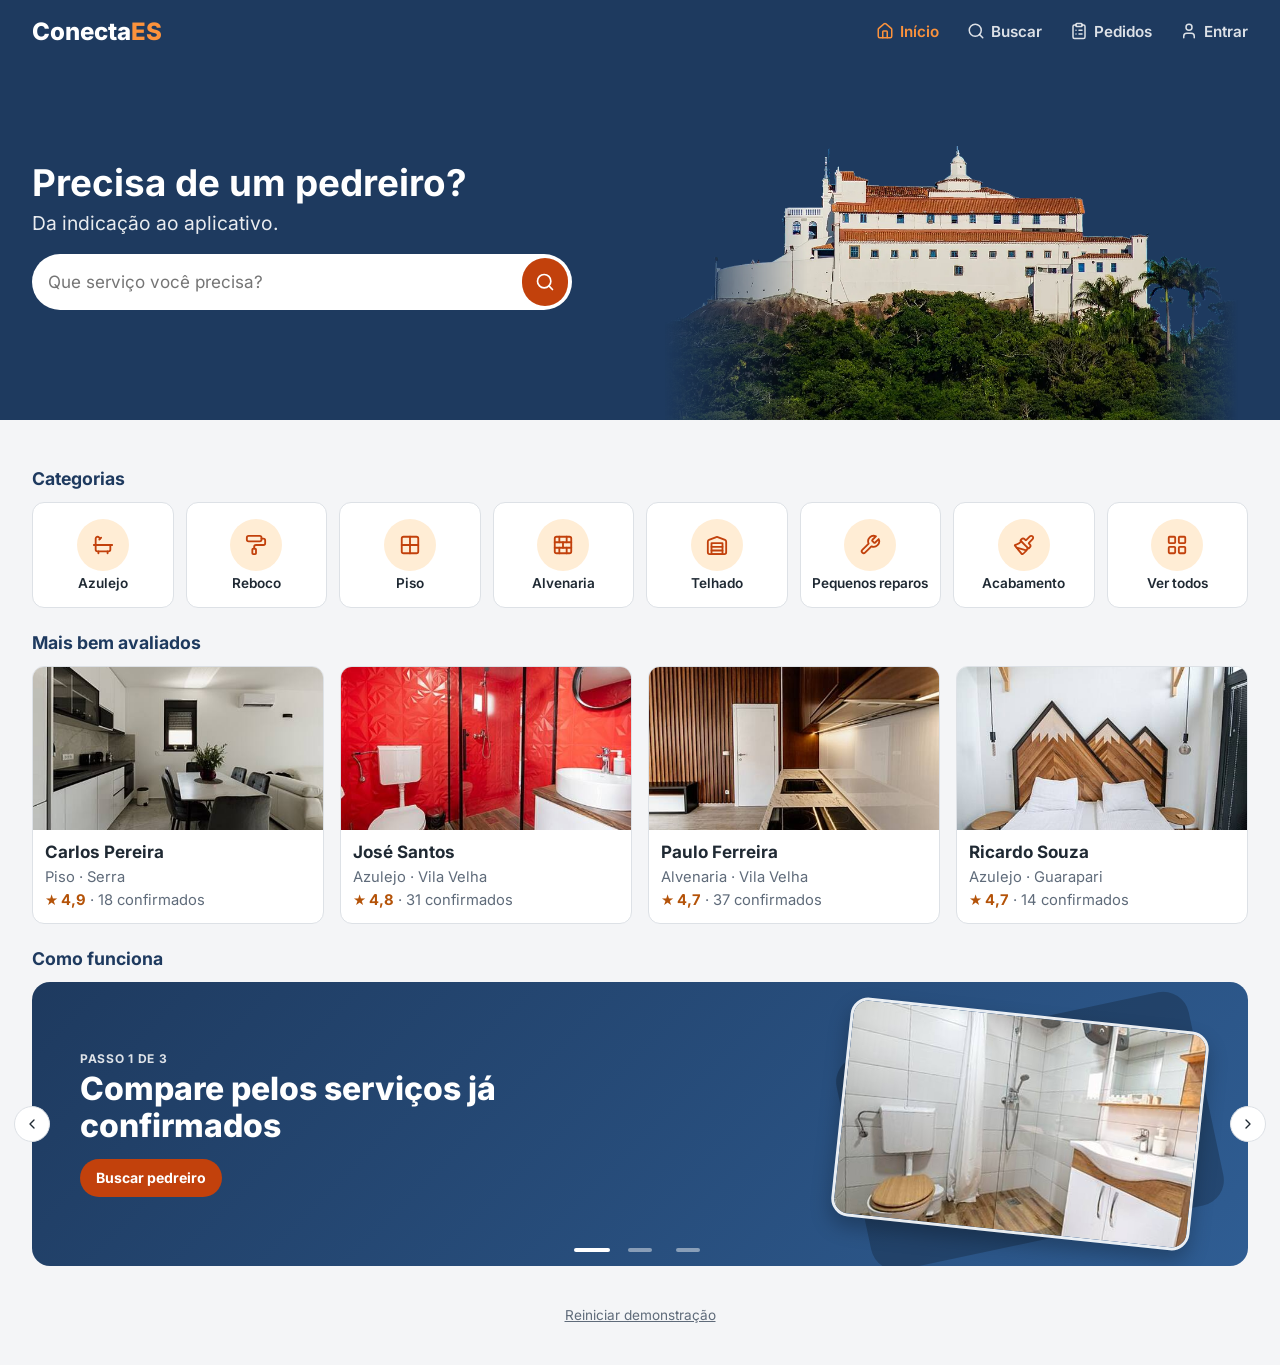
==== commit dffef12c: "A logo ConectaES leva à página inicial Co-Authored-By: Claude Opus 5.5 <noreply@anthropic.com>" ====
--- a/index.html
+++ b/index.html
@@ -16,7 +16,7 @@
   <!-- Página inicial: vitrine aberta, sem login.
        O login só é pedido na hora de pedir orçamento ou ver os pedidos. -->
   <header class="topo-inicio">
-    <p class="marca">Conecta<span>ES</span></p>
+    <a class="marca" href="index.html" aria-label="ConectaES, página inicial">Conecta<span>ES</span></a>
     <a id="conta" class="botao-conta" href="entrar.html">Entrar</a>
   </header>
 
--- a/css/estilo.css
+++ b/css/estilo.css
@@ -92,6 +92,7 @@
   color: #fff;
 }
 .cabecalho h1 { margin: 0; font-size: 1.15rem; }
+.cabecalho h1 span { color: #fb923c; } /* o "ES" laranja da marca */
 .cabecalho a.voltar {
   display: flex;
   color: #fff;
@@ -374,19 +375,23 @@
 
 /* ---------- Tela de entrada ---------- */
 .entrada { min-height: 100vh; padding-bottom: 24px; }
-.marca { color: var(--titulo); font-size: 2rem; font-weight: 800; margin: 0; }
+.marca { display: block; color: var(--titulo); font-size: 2rem; font-weight: 800; margin: 0; text-decoration: none; }
+.marca-link { color: inherit; text-decoration: none; } /* logo do topo da busca: leva à página inicial */
 .marca span { color: var(--laranja); }
 
 /* Faixa do topo das telas de entrada e cadastro */
 .entrada-topo {
   padding: 48px 24px 72px;
   color: #fff;
-  /* azul por cima da foto, para o texto continuar legível */
-  background: linear-gradient(rgba(30, 58, 95, 0.88), rgba(30, 58, 95, 0.96)),
-              url("../img/obras/reboco-fachada.jpg") center / cover;
+  /* mesmo azul com leve degradê do topo da página inicial, sem foto */
+  background: linear-gradient(160deg, #24466f, var(--azul) 70%);
 }
 .entrada-topo > * { max-width: 392px; margin-left: auto; margin-right: auto; }
 .entrada-topo .marca { color: #fff; font-size: 2.4rem; }
+.destaque-entrada { display: none; } /* frase grande: só no computador */
+/* frase sempre com espaço para duas linhas: a faixa fica do mesmo
+   tamanho em entrar, cadastro e cadastro de pedreiro */
+.entrada-topo .slogan { min-height: 2.9em; }
 .entrada-topo .marca span { color: #fb923c; } /* laranja mais claro, para contrastar com o azul */
 .slogan { font-size: 1.15rem; margin: 2px auto 20px; opacity: 0.9; }
 .selos { list-style: none; padding: 0; font-size: 0.92rem; }
@@ -406,6 +411,15 @@
   .entrada-cartao { max-width: 440px; margin-left: auto; margin-right: auto; }
 }
 .entrada-cartao h1 { margin: 0 0 4px; font-size: 1.3rem; color: var(--titulo); }
+/* Cadastros mais compactos: menos espaço entre os campos e, quando há
+   largura, dois campos lado a lado (CPF e WhatsApp, e-mail e senha) */
+.compacto label { margin: 10px 0 4px; }
+.compacto input, .compacto select { padding: 10px 12px; }
+.compacto .opcao { margin: 0; padding: 6px 10px; font-size: 0.85rem; }
+.compacto .botao { margin-top: 14px; }
+@media (min-width: 472px) {
+  .campos-lado { display: grid; grid-template-columns: 1fr 1fr; gap: 0 12px; }
+}
 .entrada-cartao a { color: var(--laranja-texto); font-weight: 600; }
 .entrada-pedreiro { margin: 20px 16px 0; text-align: center; }
 
@@ -605,8 +619,21 @@
 .vitrine {
   padding: 20px 16px 28px;
   color: #fff;
-  background: linear-gradient(rgba(30, 58, 95, 0.9), rgba(30, 58, 95, 0.97)),
-              url("../img/obras/reboco-fachada.jpg") center / cover;
+  /* Azul com leve degradê; o Convento da Penha entra numa faixa abaixo da busca */
+  background: linear-gradient(160deg, #24466f, var(--azul) 70%);
+}
+/* No celular: faixa com o Convento embaixo da busca, surgindo do azul.
+   No computador, a mesma foto vai para a direita (ver bloco do computador). */
+.vitrine::after {
+  content: "";
+  display: block;
+  height: 170px;
+  margin: 18px -16px -28px;
+  /* o mesmo Convento recortado (sem céu) do computador, centralizado */
+  background: url("../img/convento-recortado.webp") center bottom / auto 100% no-repeat;
+  /* as árvores somem aos poucos nas laterais */
+  -webkit-mask-image: linear-gradient(90deg, transparent 6%, #000 24%, #000 76%, transparent 94%);
+  mask-image: linear-gradient(90deg, transparent 6%, #000 24%, #000 76%, transparent 94%);
 }
 .vitrine > * { max-width: 528px; margin-left: auto; margin-right: auto; }
 .vitrine h1 { font-size: 1.45rem; line-height: 1.25; margin-top: 0; margin-bottom: 4px; }
@@ -808,8 +835,8 @@
    menu no topo, conteúdo mais largo e mais colunas.
    ========================================================= */
 @media (min-width: 900px) {
-  /* Margem lateral que alinha cabeçalho e conteúdo numa faixa de 1080px */
-  :root { --margem: max(24px, calc((100vw - 1080px) / 2)); }
+  /* Margem lateral que alinha cabeçalho e conteúdo numa faixa de 1320px */
+  :root { --margem: max(32px, calc((100vw - 1320px) / 2)); }
 
   body { padding-bottom: 0; }
 
@@ -844,14 +871,38 @@
 
   .rodape-fixo { bottom: 0; }
   .aviso-rapido { bottom: 32px; }
-  .rodape-fixo .botao { max-width: 820px; }
+  .rodape-fixo .botao { max-width: 960px; }
   .conteudo { padding: 24px 0 40px; }
   .conteudo.largo { max-width: none; padding-left: var(--margem); padding-right: var(--margem); }
-  .conteudo.medio { max-width: 820px; }
+  .conteudo.medio { max-width: 960px; }
 
   /* Página inicial */
-  .vitrine { padding: 56px var(--margem) 64px; }
-  .vitrine > * { max-width: 640px; margin-left: 0; }
+  /* No computador, o Convento fica à direita, inteiro, e vai sumindo no
+     azul para a esquerda; o texto fica sobre o azul liso. */
+  .vitrine {
+    position: relative;
+    overflow: hidden;
+    padding: 96px var(--margem) 110px;
+    background: var(--azul);
+  }
+  /* Convento recortado (sem céu), dentro da faixa do conteúdo,
+     alinhado com o fim do menu, como a pessoa no topo do GetNinjas */
+  .vitrine::after {
+    content: "";
+    height: 84%;
+    max-width: calc(100% - var(--margem) - 560px - 10px); /* nunca passa por baixo da busca */
+    margin: 0;
+    position: absolute;
+    right: max(0px, calc(var(--margem) + 10px)); /* alinhado com o fim do menu */
+    bottom: 0;
+    aspect-ratio: 1000 / 522;
+    background: url("../img/convento-recortado.webp") right bottom / contain no-repeat;
+    /* as árvores somem aos poucos nos dois lados; em cima não há céu, então não sobra canto */
+    -webkit-mask-image: linear-gradient(90deg, transparent, #000 25%, #000 85%, transparent);
+    mask-image: linear-gradient(90deg, transparent, #000 25%, #000 85%, transparent);
+  }
+  .vitrine > * { position: relative; z-index: 1; }
+  .vitrine > * { max-width: 540px; margin-left: 0; }
   .vitrine h1 { font-size: 2.3rem; }
   .vitrine .slogan { font-size: 1.2rem; }
   .categorias { grid-template-columns: repeat(8, 1fr); gap: 12px; }
@@ -880,3 +931,69 @@
   .obras { grid-template-columns: repeat(4, 1fr); }
   .perfil-capa { height: 220px; margin: -24px 0 0; border-radius: 0 0 18px 18px; }
 }
+
+/* Entrar e cadastros no computador: faixa fina com a marca no topo,
+   frase grande à esquerda e o formulário num cartão à direita */
+@media (min-width: 900px) {
+  .entrada {
+    position: relative;
+    display: grid;
+    grid-template-columns: 1fr 440px;
+    align-content: center;              /* o conjunto fica no meio da tela, na vertical */
+    column-gap: 72px;
+    max-width: 1100px;
+    margin: 0 auto;
+    padding: 112px 32px 48px;
+  }
+  .entrada::before {                   /* a faixa azul fina do topo, de ponta a ponta */
+    content: "";
+    position: absolute;
+    top: 0;
+    left: calc(50% - 50vw);
+    width: 100vw;
+    height: 64px;
+    background: var(--azul);
+  }
+  .entrada-topo {
+    grid-column: 1;
+    grid-row: 1;
+    align-self: center;                 /* frase no meio da altura do cartão */
+    padding: 0;
+    background: none;
+    color: var(--texto);
+  }
+  .entrada-topo > * { max-width: none; margin-left: 0; margin-right: 0; }
+  .entrada-topo .marca {               /* a marca vai para a faixa do topo */
+    position: absolute;
+    top: 13px;
+    left: 32px;
+    color: #fff;
+    font-size: 1.6rem;
+  }
+  .destaque-entrada {
+    display: block;
+    margin: 0 0 14px;
+    font-size: 2.6rem;
+    line-height: 1.15;
+    color: var(--titulo);
+  }
+  .destaque-entrada strong { font-weight: 800; }
+  .entrada-topo .slogan { min-height: 0; font-size: 1.15rem; color: var(--texto-suave); opacity: 1; }
+  .entrada-cartao {
+    grid-column: 2;
+    grid-row: 1;
+    margin: 0;
+    max-width: none;
+    padding: 32px;
+    border: 1px solid var(--borda);
+    box-shadow: 0 12px 32px rgba(15, 23, 42, 0.08);
+  }
+  .entrada-cartao h1 { font-size: 1.5rem; }
+  .entrada-pedreiro { grid-column: 2; grid-row: 2; max-width: none; margin: 20px 0 0; }
+  .entrada .reiniciar { grid-column: 2; grid-row: 3; margin-top: 24px; }
+}
+
+/* Telas grandes: busca em quatro colunas */
+@media (min-width: 1200px) {
+  .largo #lista:not(:empty) { grid-template-columns: repeat(4, 1fr); }
+}
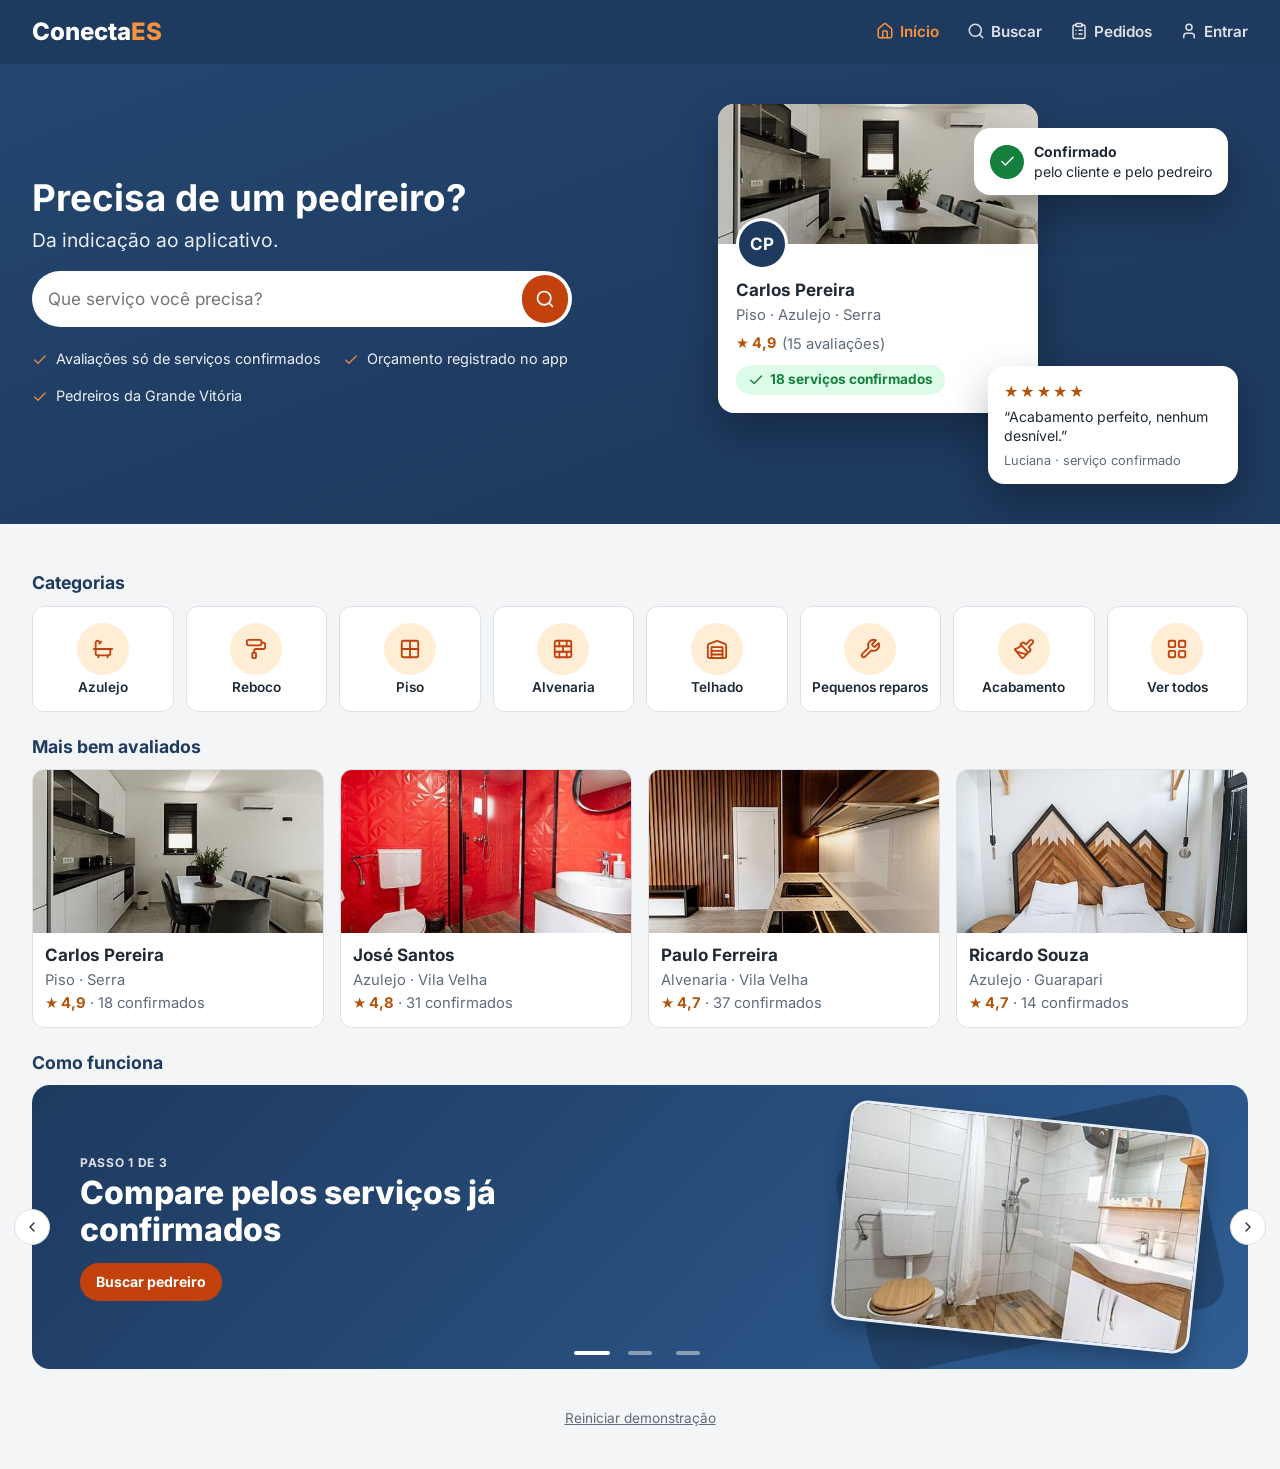
==== commit 1c54b650: "Topo da página inicial com selos e cartões do próprio app À esquerda, três selos com o diferencial d" ====
--- a/index.html
+++ b/index.html
@@ -27,6 +27,15 @@
       <input id="texto" type="search" placeholder="Que serviço você precisa?" aria-label="Que serviço você precisa?">
       <button type="submit" aria-label="Buscar"></button>
     </form>
+    <ul class="vitrine-selos" id="vitrine-selos">
+      <li>Avaliações só de serviços confirmados</li>
+      <li>Orçamento registrado no app</li>
+      <li>Pedreiros da Grande Vitória</li>
+    </ul>
+
+    <!-- Ilustração do topo (só no computador): cartões que mostram o próprio
+         app. Decorativa; preenchida por inicio.js com dados de um pedreiro. -->
+    <div class="vitrine-cartoes" id="vitrine-cartoes" aria-hidden="true"></div>
   </section>
 
   <main class="conteudo largo">
--- a/css/estilo.css
+++ b/css/estilo.css
@@ -542,6 +542,53 @@
   @view-transition { navigation: none; }
 }
 
+/* ---------- Selos e ilustração do topo da página inicial ---------- */
+.vitrine-selos { list-style: none; margin: 16px 0 0; padding: 0; font-size: 0.9rem; }
+.vitrine-selos li { display: flex; align-items: center; gap: 8px; margin: 6px 0; opacity: 0.92; }
+.vitrine-selos .icone { color: #fb923c; width: 1.1em; height: 1.1em; }
+
+.vitrine-cartoes { display: none; } /* só aparece no computador */
+.vc-perfil, .vc-balao {
+  position: absolute;
+  background: var(--cartao);
+  color: var(--texto);
+  border-radius: 16px;
+  box-shadow: 0 18px 40px rgba(0, 0, 0, 0.28);
+}
+.vc-perfil { top: 0; left: 0; width: 320px; overflow: hidden; }
+.vc-perfil img { display: block; width: 100%; height: 140px; object-fit: cover; }
+.vc-corpo { position: relative; padding: 34px 18px 18px; }
+.vc-corpo .avatar { position: absolute; top: -26px; left: 18px; border: 3px solid var(--cartao); }
+.vc-linha { display: flex; gap: 6px; align-items: center; margin: 6px 0 0; font-size: 0.9rem; }
+.vc-confirmados {
+  display: inline-flex;
+  align-items: center;
+  gap: 6px;
+  margin: 10px 0 0;
+  padding: 5px 12px;
+  border-radius: 999px;
+  background: var(--verde-claro);
+  color: var(--verde);
+  font-size: 0.85rem;
+  font-weight: 700;
+}
+.vc-balao { padding: 14px 16px; font-size: 0.88rem; line-height: 1.4; }
+.vc-balao p { margin: 0; }
+.vc-avaliacao { right: 0; bottom: 0; width: 250px; }
+.vc-avaliacao .nota { font-size: 1rem; letter-spacing: 2px; margin-bottom: 4px; }
+.vc-avaliacao .suave { margin-top: 6px; font-size: 0.8rem; }
+.vc-selo { right: 10px; top: 24px; display: flex; align-items: center; gap: 10px; }
+.vc-icone {
+  display: grid;
+  place-items: center;
+  flex: none;
+  width: 34px;
+  height: 34px;
+  border-radius: 50%;
+  background: var(--verde);
+  color: #fff;
+}
+
 /* ---------- Linha do tempo do pedido ---------- */
 .linha-tempo {
   display: flex;
@@ -619,21 +666,8 @@
 .vitrine {
   padding: 20px 16px 28px;
   color: #fff;
-  /* Azul com leve degradê; o Convento da Penha entra numa faixa abaixo da busca */
+  /* Azul com leve degradê, sem imagem */
   background: linear-gradient(160deg, #24466f, var(--azul) 70%);
-}
-/* No celular: faixa com o Convento embaixo da busca, surgindo do azul.
-   No computador, a mesma foto vai para a direita (ver bloco do computador). */
-.vitrine::after {
-  content: "";
-  display: block;
-  height: 170px;
-  margin: 18px -16px -28px;
-  /* o mesmo Convento recortado (sem céu) do computador, centralizado */
-  background: url("../img/convento-recortado.webp") center bottom / auto 100% no-repeat;
-  /* as árvores somem aos poucos nas laterais */
-  -webkit-mask-image: linear-gradient(90deg, transparent 6%, #000 24%, #000 76%, transparent 94%);
-  mask-image: linear-gradient(90deg, transparent 6%, #000 24%, #000 76%, transparent 94%);
 }
 .vitrine > * { max-width: 528px; margin-left: auto; margin-right: auto; }
 .vitrine h1 { font-size: 1.45rem; line-height: 1.25; margin-top: 0; margin-bottom: 4px; }
@@ -877,32 +911,30 @@
   .conteudo.medio { max-width: 960px; }
 
   /* Página inicial */
-  /* No computador, o Convento fica à direita, inteiro, e vai sumindo no
-     azul para a esquerda; o texto fica sobre o azul liso. */
+  /* No computador: texto e busca à esquerda, cartões do app à direita */
   .vitrine {
     position: relative;
     overflow: hidden;
-    padding: 96px var(--margem) 110px;
-    background: var(--azul);
-  }
-  /* Convento recortado (sem céu), dentro da faixa do conteúdo,
-     alinhado com o fim do menu, como a pessoa no topo do GetNinjas */
-  .vitrine::after {
-    content: "";
-    height: 84%;
-    max-width: calc(100% - var(--margem) - 560px - 10px); /* nunca passa por baixo da busca */
-    margin: 0;
+    min-height: 460px;
+    display: flex;
+    flex-direction: column;
+    justify-content: center;
+    padding: 40px var(--margem);
+  }
+  .vitrine > * { position: relative; z-index: 1; max-width: 540px; margin-left: 0; margin-right: 0; }
+  .vitrine > .vitrine-cartoes {
+    display: block;
     position: absolute;
-    right: max(0px, calc(var(--margem) + 10px)); /* alinhado com o fim do menu */
-    bottom: 0;
-    aspect-ratio: 1000 / 522;
-    background: url("../img/convento-recortado.webp") right bottom / contain no-repeat;
-    /* as árvores somem aos poucos nos dois lados; em cima não há céu, então não sobra canto */
-    -webkit-mask-image: linear-gradient(90deg, transparent, #000 25%, #000 85%, transparent);
-    mask-image: linear-gradient(90deg, transparent, #000 25%, #000 85%, transparent);
-  }
-  .vitrine > * { position: relative; z-index: 1; }
-  .vitrine > * { max-width: 540px; margin-left: 0; }
+    top: 50%;
+    right: calc(var(--margem) + 10px);
+    width: 520px;
+    height: 380px;
+    max-width: none;
+    transform: translateY(-50%);
+  }
+  /* Em telas de computador mais estreitas, os cartões encostariam na busca */
+  @media (max-width: 1249px) { .vitrine > .vitrine-cartoes { display: none; } }
+  .vitrine-selos { display: flex; flex-wrap: wrap; gap: 4px 22px; }
   .vitrine h1 { font-size: 2.3rem; }
   .vitrine .slogan { font-size: 1.2rem; }
   .categorias { grid-template-columns: repeat(8, 1fr); gap: 12px; }
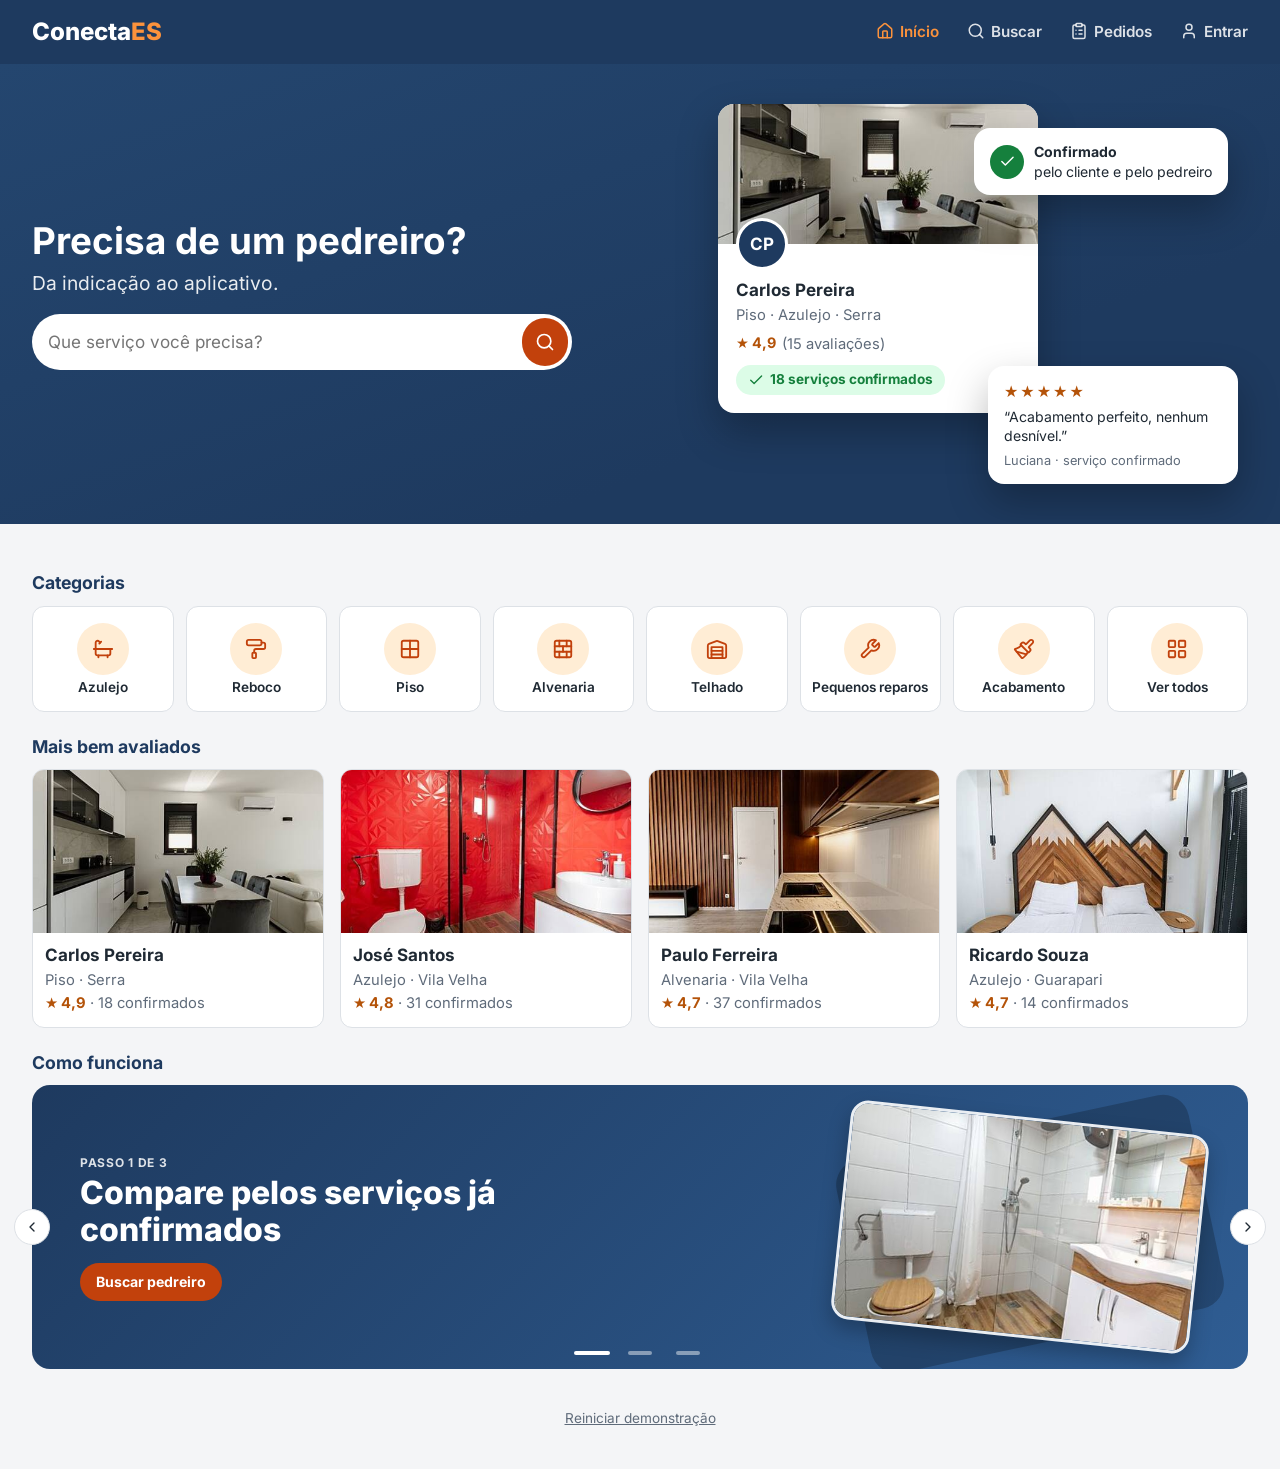
==== commit c608d4fe: "Tira os selos com check do topo da página inicial Co-Authored-By: Claude Opus 5.5 <noreply@anthropic" ====
--- a/index.html
+++ b/index.html
@@ -27,11 +27,6 @@
       <input id="texto" type="search" placeholder="Que serviço você precisa?" aria-label="Que serviço você precisa?">
       <button type="submit" aria-label="Buscar"></button>
     </form>
-    <ul class="vitrine-selos" id="vitrine-selos">
-      <li>Avaliações só de serviços confirmados</li>
-      <li>Orçamento registrado no app</li>
-      <li>Pedreiros da Grande Vitória</li>
-    </ul>
 
     <!-- Ilustração do topo (só no computador): cartões que mostram o próprio
          app. Decorativa; preenchida por inicio.js com dados de um pedreiro. -->
--- a/css/estilo.css
+++ b/css/estilo.css
@@ -542,11 +542,7 @@
   @view-transition { navigation: none; }
 }
 
-/* ---------- Selos e ilustração do topo da página inicial ---------- */
-.vitrine-selos { list-style: none; margin: 16px 0 0; padding: 0; font-size: 0.9rem; }
-.vitrine-selos li { display: flex; align-items: center; gap: 8px; margin: 6px 0; opacity: 0.92; }
-.vitrine-selos .icone { color: #fb923c; width: 1.1em; height: 1.1em; }
-
+/* ---------- Ilustração do topo da página inicial ---------- */
 .vitrine-cartoes { display: none; } /* só aparece no computador */
 .vc-perfil, .vc-balao {
   position: absolute;
@@ -934,7 +930,6 @@
   }
   /* Em telas de computador mais estreitas, os cartões encostariam na busca */
   @media (max-width: 1249px) { .vitrine > .vitrine-cartoes { display: none; } }
-  .vitrine-selos { display: flex; flex-wrap: wrap; gap: 4px 22px; }
   .vitrine h1 { font-size: 2.3rem; }
   .vitrine .slogan { font-size: 1.2rem; }
   .categorias { grid-template-columns: repeat(8, 1fr); gap: 12px; }
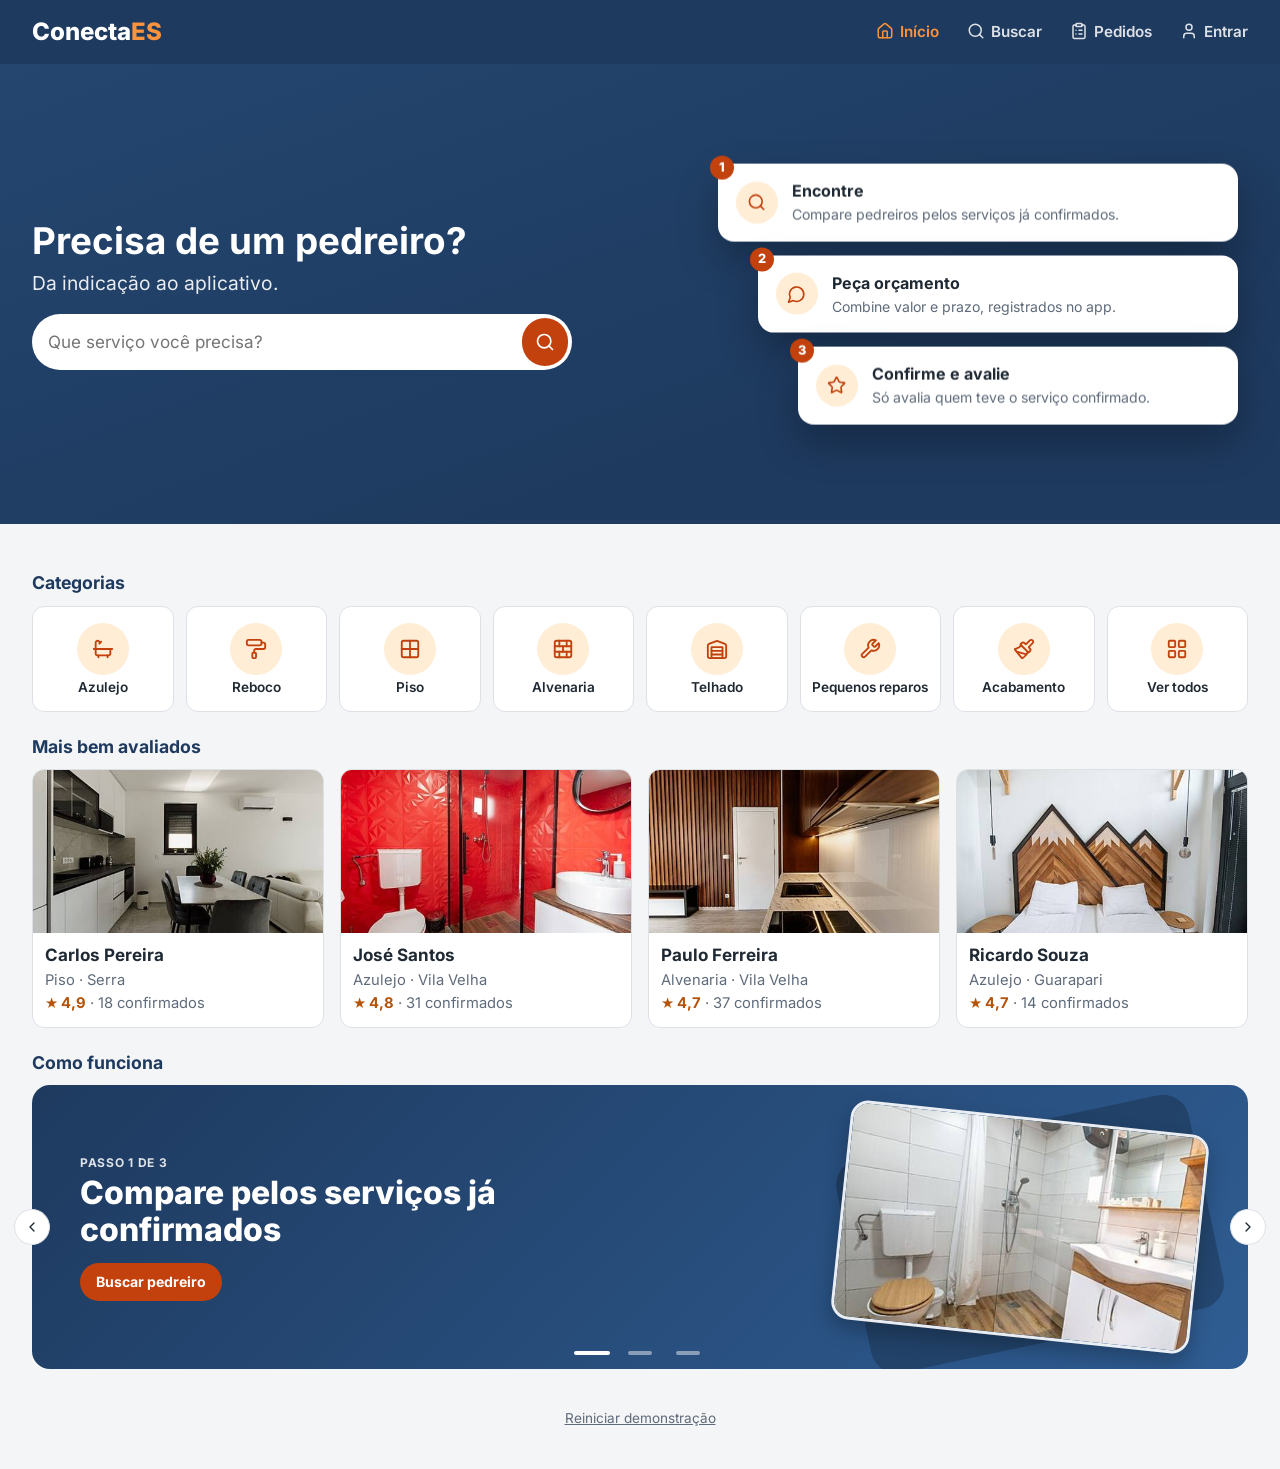
==== commit fc88fe84: "Passos do topo: entram em sequência, levam a uma tela e aparecem no celular Co-Authored-By: Claude O" ====
--- a/index.html
+++ b/index.html
@@ -28,9 +28,9 @@
       <button type="submit" aria-label="Buscar"></button>
     </form>
 
-    <!-- Ilustração do topo (só no computador): cartões que mostram o próprio
-         app. Decorativa; preenchida por inicio.js com dados de um pedreiro. -->
-    <div class="vitrine-cartoes" id="vitrine-cartoes" aria-hidden="true"></div>
+    <!-- Os três passos de uso do app (preenchidos por inicio.js): em linha no
+         celular, em cartões de escada à direita no computador. -->
+    <nav class="vitrine-cartoes" id="vitrine-cartoes" aria-label="Como funciona"></nav>
   </section>
 
   <main class="conteudo largo">
--- a/css/estilo.css
+++ b/css/estilo.css
@@ -543,46 +543,59 @@
 }
 
 /* ---------- Ilustração do topo da página inicial ---------- */
-.vitrine-cartoes { display: none; } /* só aparece no computador */
-.vc-perfil, .vc-balao {
-  position: absolute;
-  background: var(--cartao);
-  color: var(--texto);
-  border-radius: 16px;
-  box-shadow: 0 18px 40px rgba(0, 0, 0, 0.28);
-}
-.vc-perfil { top: 0; left: 0; width: 320px; overflow: hidden; }
-.vc-perfil img { display: block; width: 100%; height: 140px; object-fit: cover; }
-.vc-corpo { position: relative; padding: 34px 18px 18px; }
-.vc-corpo .avatar { position: absolute; top: -26px; left: 18px; border: 3px solid var(--cartao); }
-.vc-linha { display: flex; gap: 6px; align-items: center; margin: 6px 0 0; font-size: 0.9rem; }
-.vc-confirmados {
-  display: inline-flex;
+/* Celular e telas médias: os três passos em linha, abaixo da busca */
+.vitrine-cartoes {
+  display: grid;
+  grid-template-columns: repeat(3, 1fr);
+  gap: 10px;
+  margin-top: 18px;
+}
+.vc-passo {
+  position: relative;
+  display: flex;
+  flex-direction: column;
   align-items: center;
   gap: 6px;
-  margin: 10px 0 0;
-  padding: 5px 12px;
-  border-radius: 999px;
-  background: var(--verde-claro);
-  color: var(--verde);
-  font-size: 0.85rem;
-  font-weight: 700;
-}
-.vc-balao { padding: 14px 16px; font-size: 0.88rem; line-height: 1.4; }
-.vc-balao p { margin: 0; }
-.vc-avaliacao { right: 0; bottom: 0; width: 250px; }
-.vc-avaliacao .nota { font-size: 1rem; letter-spacing: 2px; margin-bottom: 4px; }
-.vc-avaliacao .suave { margin-top: 6px; font-size: 0.8rem; }
-.vc-selo { right: 10px; top: 24px; display: flex; align-items: center; gap: 10px; }
+  padding: 12px 6px 10px;
+  background: var(--cartao);
+  color: var(--texto);
+  border-radius: 14px;
+  box-shadow: 0 10px 24px rgba(0, 0, 0, 0.22);
+  font-size: 0.8rem;
+  line-height: 1.2;
+  text-align: center;
+  text-decoration: none;
+  /* entram um depois do outro ao abrir a página */
+  animation: passo-entra 0.5s ease both;
+  transition: transform 0.2s;
+}
+.vc-passo:nth-child(2) { animation-delay: 0.15s; }
+.vc-passo:nth-child(3) { animation-delay: 0.3s; }
+@keyframes passo-entra { from { opacity: 0; transform: translateY(12px); } }
+.vc-passo p { display: none; } /* a frase só cabe no computador */
+.vc-num {
+  position: absolute;
+  top: -7px;
+  left: -7px;
+  display: grid;
+  place-items: center;
+  width: 22px;
+  height: 22px;
+  border-radius: 50%;
+  background: var(--laranja);
+  color: #fff;
+  font-size: 0.75rem;
+  font-weight: 800;
+}
 .vc-icone {
   display: grid;
   place-items: center;
   flex: none;
-  width: 34px;
-  height: 34px;
+  width: 36px;
+  height: 36px;
   border-radius: 50%;
-  background: var(--verde);
-  color: #fff;
+  background: var(--laranja-claro);
+  color: var(--laranja-texto);
 }
 
 /* ---------- Linha do tempo do pedido ---------- */
@@ -918,18 +931,6 @@
     padding: 40px var(--margem);
   }
   .vitrine > * { position: relative; z-index: 1; max-width: 540px; margin-left: 0; margin-right: 0; }
-  .vitrine > .vitrine-cartoes {
-    display: block;
-    position: absolute;
-    top: 50%;
-    right: calc(var(--margem) + 10px);
-    width: 520px;
-    height: 380px;
-    max-width: none;
-    transform: translateY(-50%);
-  }
-  /* Em telas de computador mais estreitas, os cartões encostariam na busca */
-  @media (max-width: 1249px) { .vitrine > .vitrine-cartoes { display: none; } }
   .vitrine h1 { font-size: 2.3rem; }
   .vitrine .slogan { font-size: 1.2rem; }
   .categorias { grid-template-columns: repeat(8, 1fr); gap: 12px; }
@@ -1020,6 +1021,39 @@
   .entrada .reiniciar { grid-column: 2; grid-row: 3; margin-top: 24px; }
 }
 
+/* Telas largas: os passos viram cartões em escada, à direita do título */
+@media (min-width: 1250px) {
+  .vitrine > .vitrine-cartoes {
+    position: absolute;
+    top: 50%;
+    right: calc(var(--margem) + 10px);
+    display: flex;
+    flex-direction: column;
+    justify-content: center;
+    gap: 14px;
+    width: 520px;
+    max-width: none;
+    margin: 0;
+    transform: translateY(-50%);
+  }
+  .vc-passo {
+    flex-direction: row;
+    gap: 14px;
+    padding: 16px 18px;
+    border-radius: 16px;
+    box-shadow: 0 18px 40px rgba(0, 0, 0, 0.28);
+    font-size: 1rem;
+    line-height: 1.45;
+    text-align: left;
+  }
+  .vc-passo:nth-child(2) { margin-left: 40px; }
+  .vc-passo:nth-child(3) { margin-left: 80px; }
+  .vc-passo:hover { transform: translateX(-6px); }
+  .vc-passo p { display: block; margin: 2px 0 0; font-size: 0.88rem; color: var(--texto-suave); }
+  .vc-num { top: -8px; left: -8px; width: 24px; height: 24px; font-size: 0.8rem; }
+  .vc-icone { width: 42px; height: 42px; }
+}
+
 /* Telas grandes: busca em quatro colunas */
 @media (min-width: 1200px) {
   .largo #lista:not(:empty) { grid-template-columns: repeat(4, 1fr); }
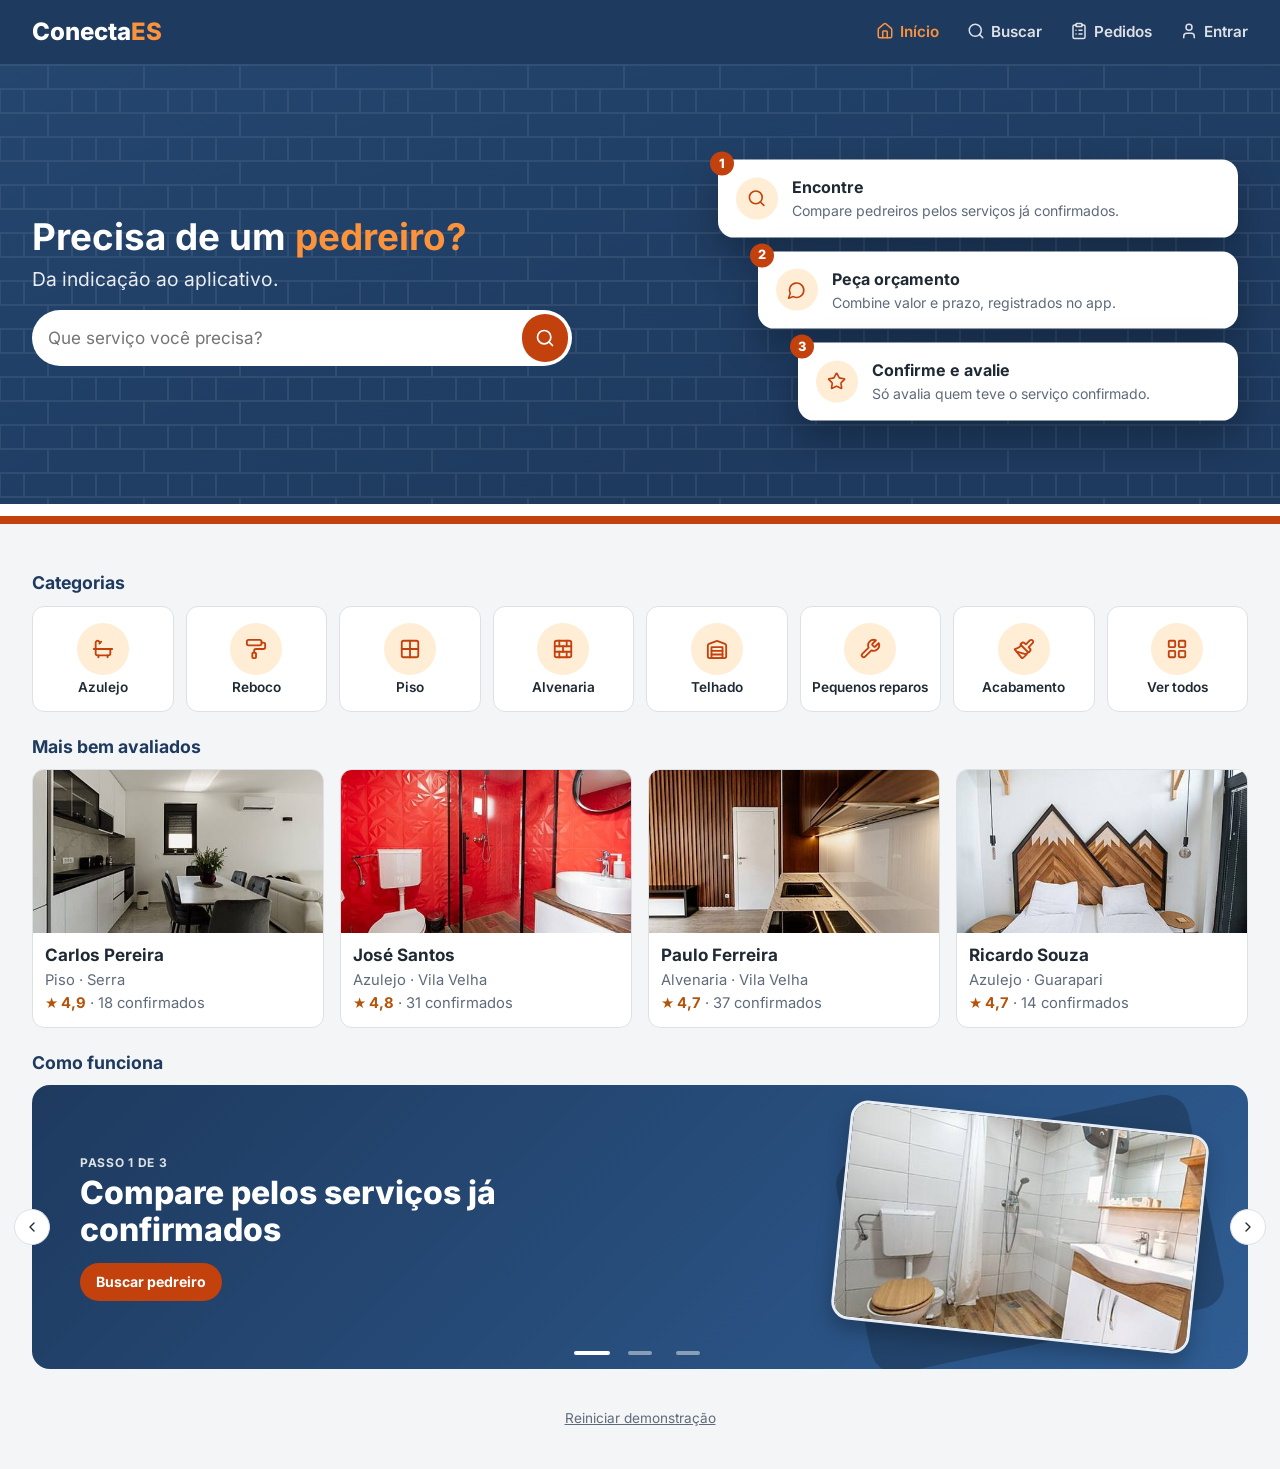
==== commit ad9f7e73: "Tijolos discretos no fundo azul e faixa branca e laranja no topo Co-Authored-By: Claude Opus 5.5 <no" ====
--- a/index.html
+++ b/index.html
@@ -21,7 +21,7 @@
   </header>
 
   <section class="vitrine">
-    <h1>Precisa de um pedreiro?</h1>
+    <h1>Precisa de um <em>pedreiro?</em></h1>
     <p class="slogan">Da indicação ao aplicativo.</p>
     <form id="form-busca" class="busca-rapida" role="search">
       <input id="texto" type="search" placeholder="Que serviço você precisa?" aria-label="Que serviço você precisa?">
--- a/css/estilo.css
+++ b/css/estilo.css
@@ -5,6 +5,9 @@
 
 /* Cores e medidas usadas no app inteiro. Mudar aqui muda em todo lugar. */
 :root {
+  /* Tijolos discretos desenhados em linhas brancas, usados no fundo azul
+     do topo da página inicial e das telas de entrar */
+  --tijolos: url("data:image/svg+xml,%3Csvg xmlns='http://www.w3.org/2000/svg' width='96' height='48'%3E%3Cg fill='none' stroke='%23ffffff' stroke-opacity='.07' stroke-width='2'%3E%3Cpath d='M0 1H96M0 25H96M48 1V25M0 25V48M96 25V48M24 25V48M72 25V48'/%3E%3C/g%3E%3C/svg%3E");
   --azul: #1e3a5f;          /* cabeçalho e textos de destaque */
   --laranja: #c2410c;       /* botões principais */
   --laranja-claro: #ffedd5; /* fundos de aviso */
@@ -383,8 +386,8 @@
 .entrada-topo {
   padding: 48px 24px 72px;
   color: #fff;
-  /* mesmo azul com leve degradê do topo da página inicial, sem foto */
-  background: linear-gradient(160deg, #24466f, var(--azul) 70%);
+  /* mesmo azul com tijolos do topo da página inicial */
+  background: var(--tijolos), linear-gradient(160deg, #24466f, var(--azul) 70%);
 }
 .entrada-topo > * { max-width: 392px; margin-left: auto; margin-right: auto; }
 .entrada-topo .marca { color: #fff; font-size: 2.4rem; }
@@ -543,13 +546,8 @@
 }
 
 /* ---------- Ilustração do topo da página inicial ---------- */
-/* Celular e telas médias: os três passos em linha, abaixo da busca */
-.vitrine-cartoes {
-  display: grid;
-  grid-template-columns: repeat(3, 1fr);
-  gap: 10px;
-  margin-top: 18px;
-}
+/* Os três passos só aparecem em telas largas (ver mais abaixo) */
+.vitrine-cartoes { display: none; }
 .vc-passo {
   position: relative;
   display: flex;
@@ -675,9 +673,12 @@
 .vitrine {
   padding: 20px 16px 28px;
   color: #fff;
-  /* Azul com leve degradê, sem imagem */
-  background: linear-gradient(160deg, #24466f, var(--azul) 70%);
-}
+  /* Azul com leve degradê e tijolos discretos; faixa branca e laranja embaixo */
+  background: var(--tijolos), linear-gradient(160deg, #24466f, var(--azul) 70%);
+  border-bottom: 8px solid var(--laranja);
+  box-shadow: inset 0 -12px 0 #fff;
+}
+.vitrine h1 em { font-style: normal; color: #fb923c; }
 .vitrine > * { max-width: 528px; margin-left: auto; margin-right: auto; }
 .vitrine h1 { font-size: 1.45rem; line-height: 1.25; margin-top: 0; margin-bottom: 4px; }
 .vitrine .slogan { margin-bottom: 16px; }
